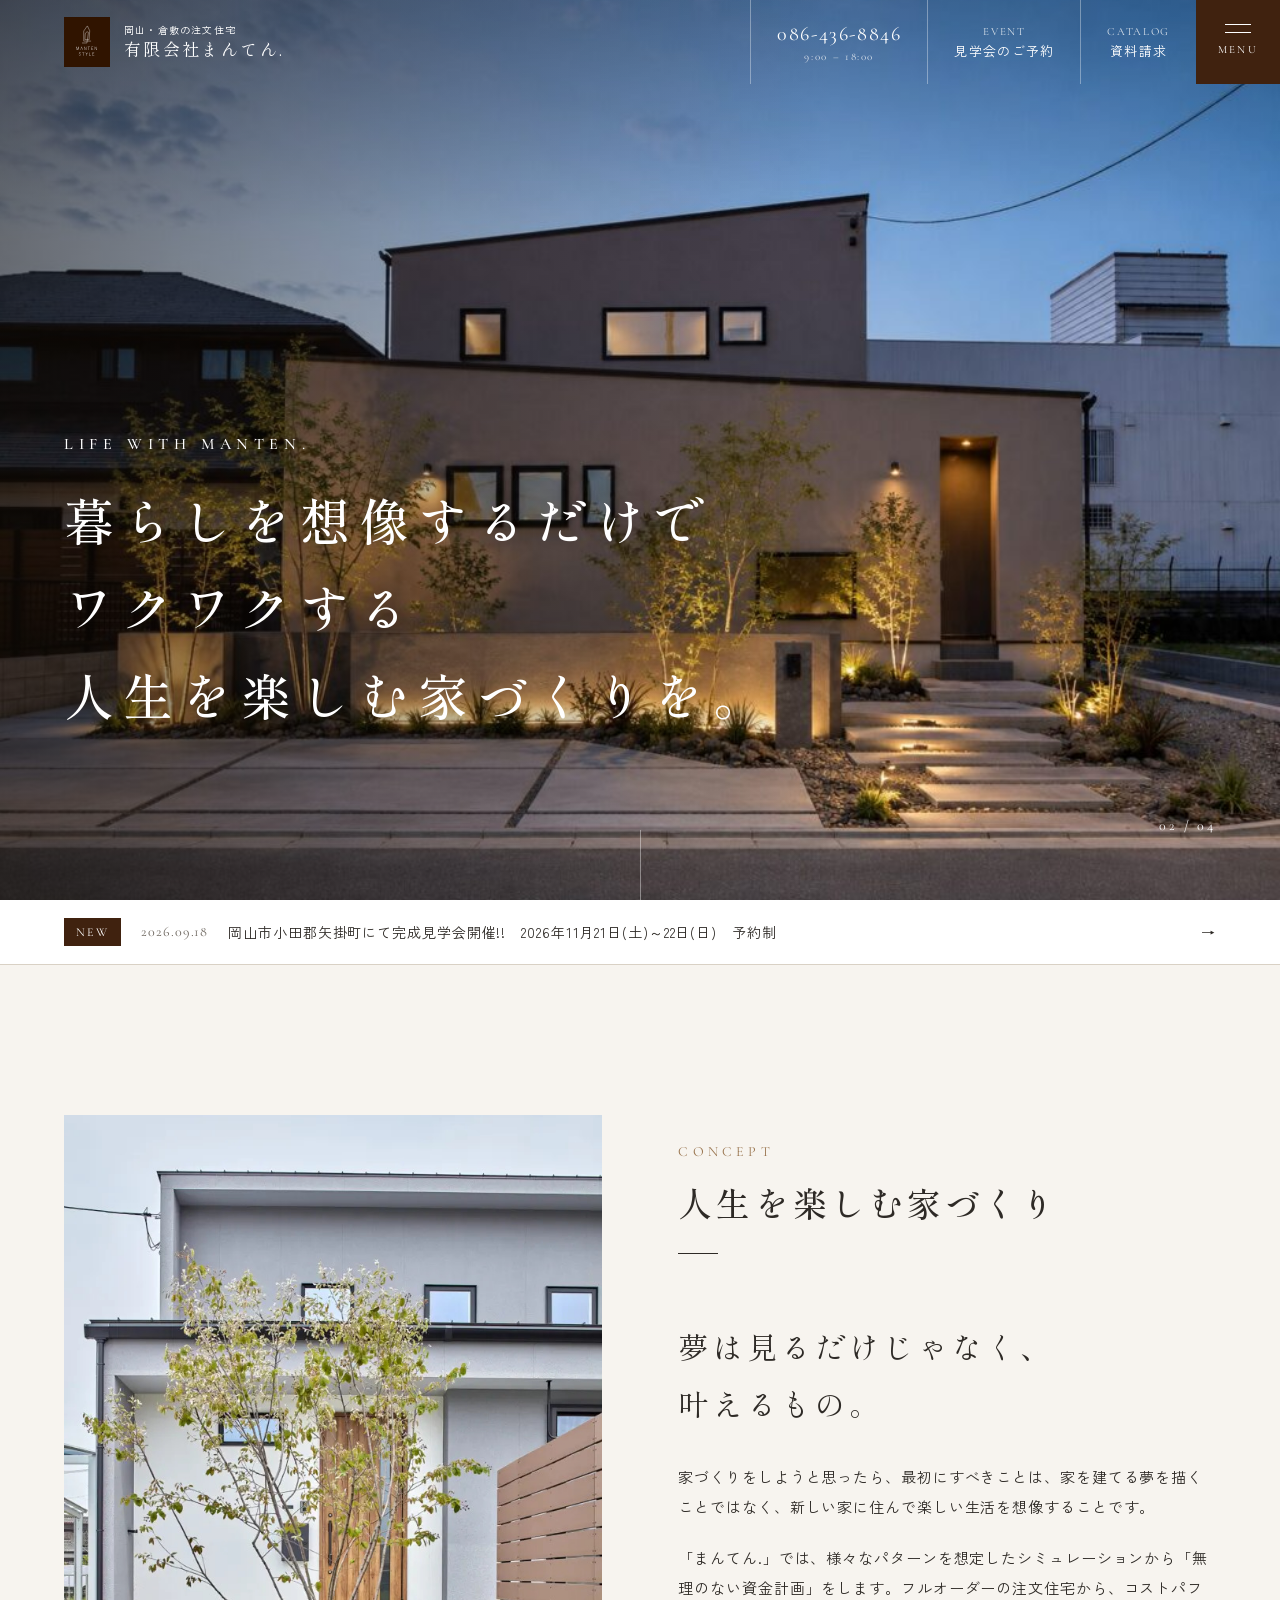
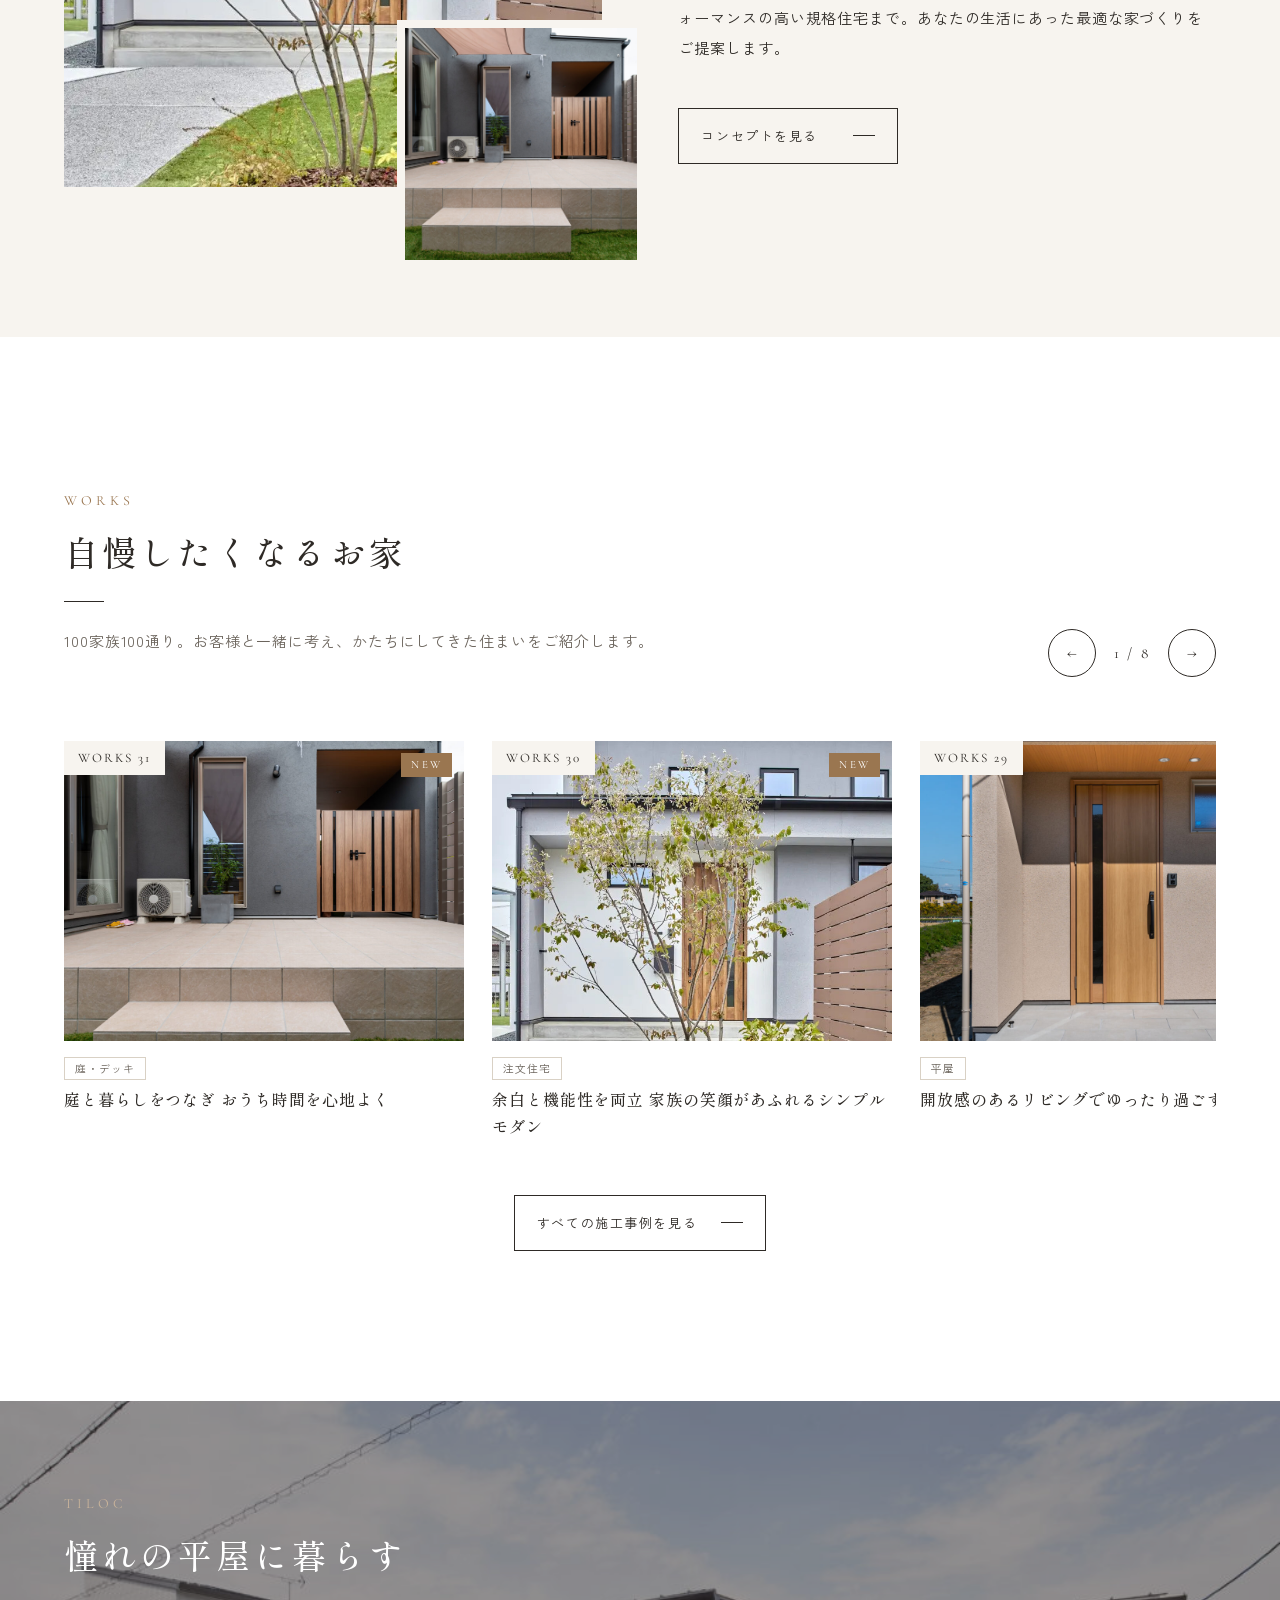
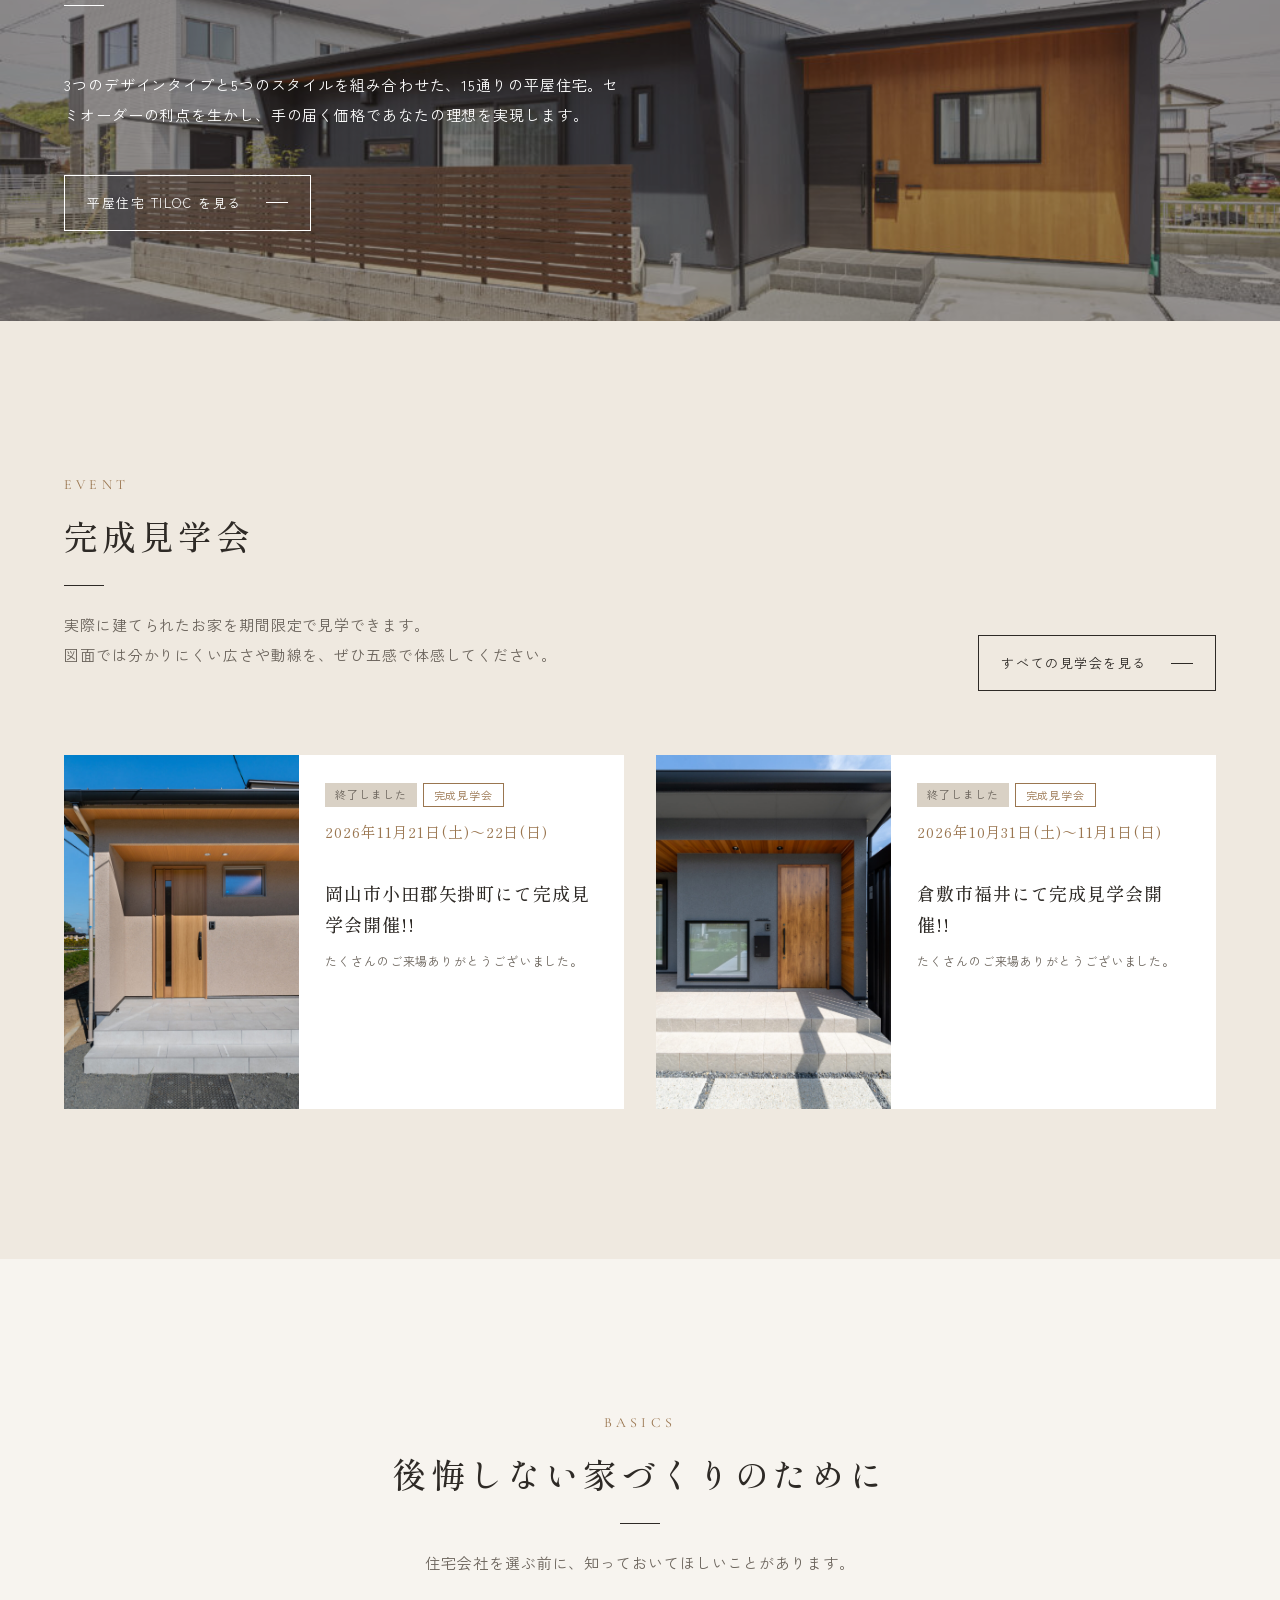
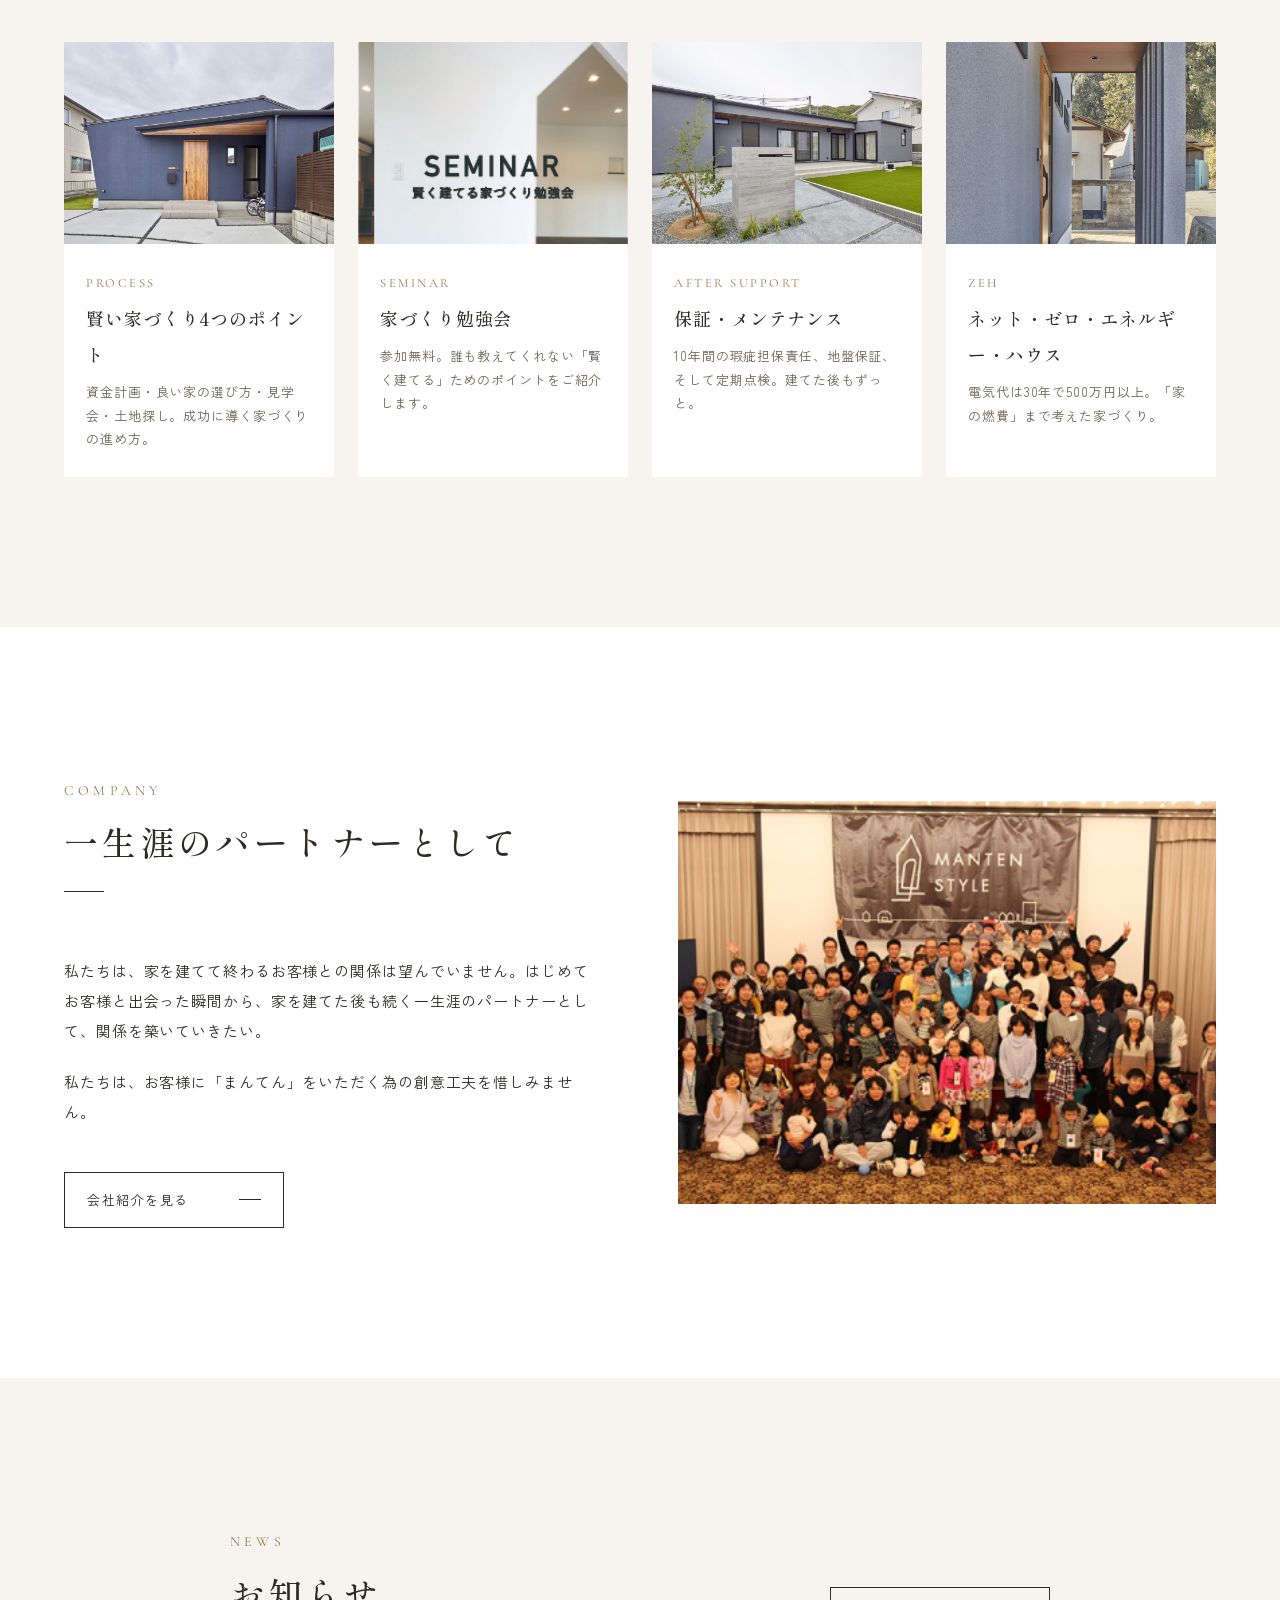
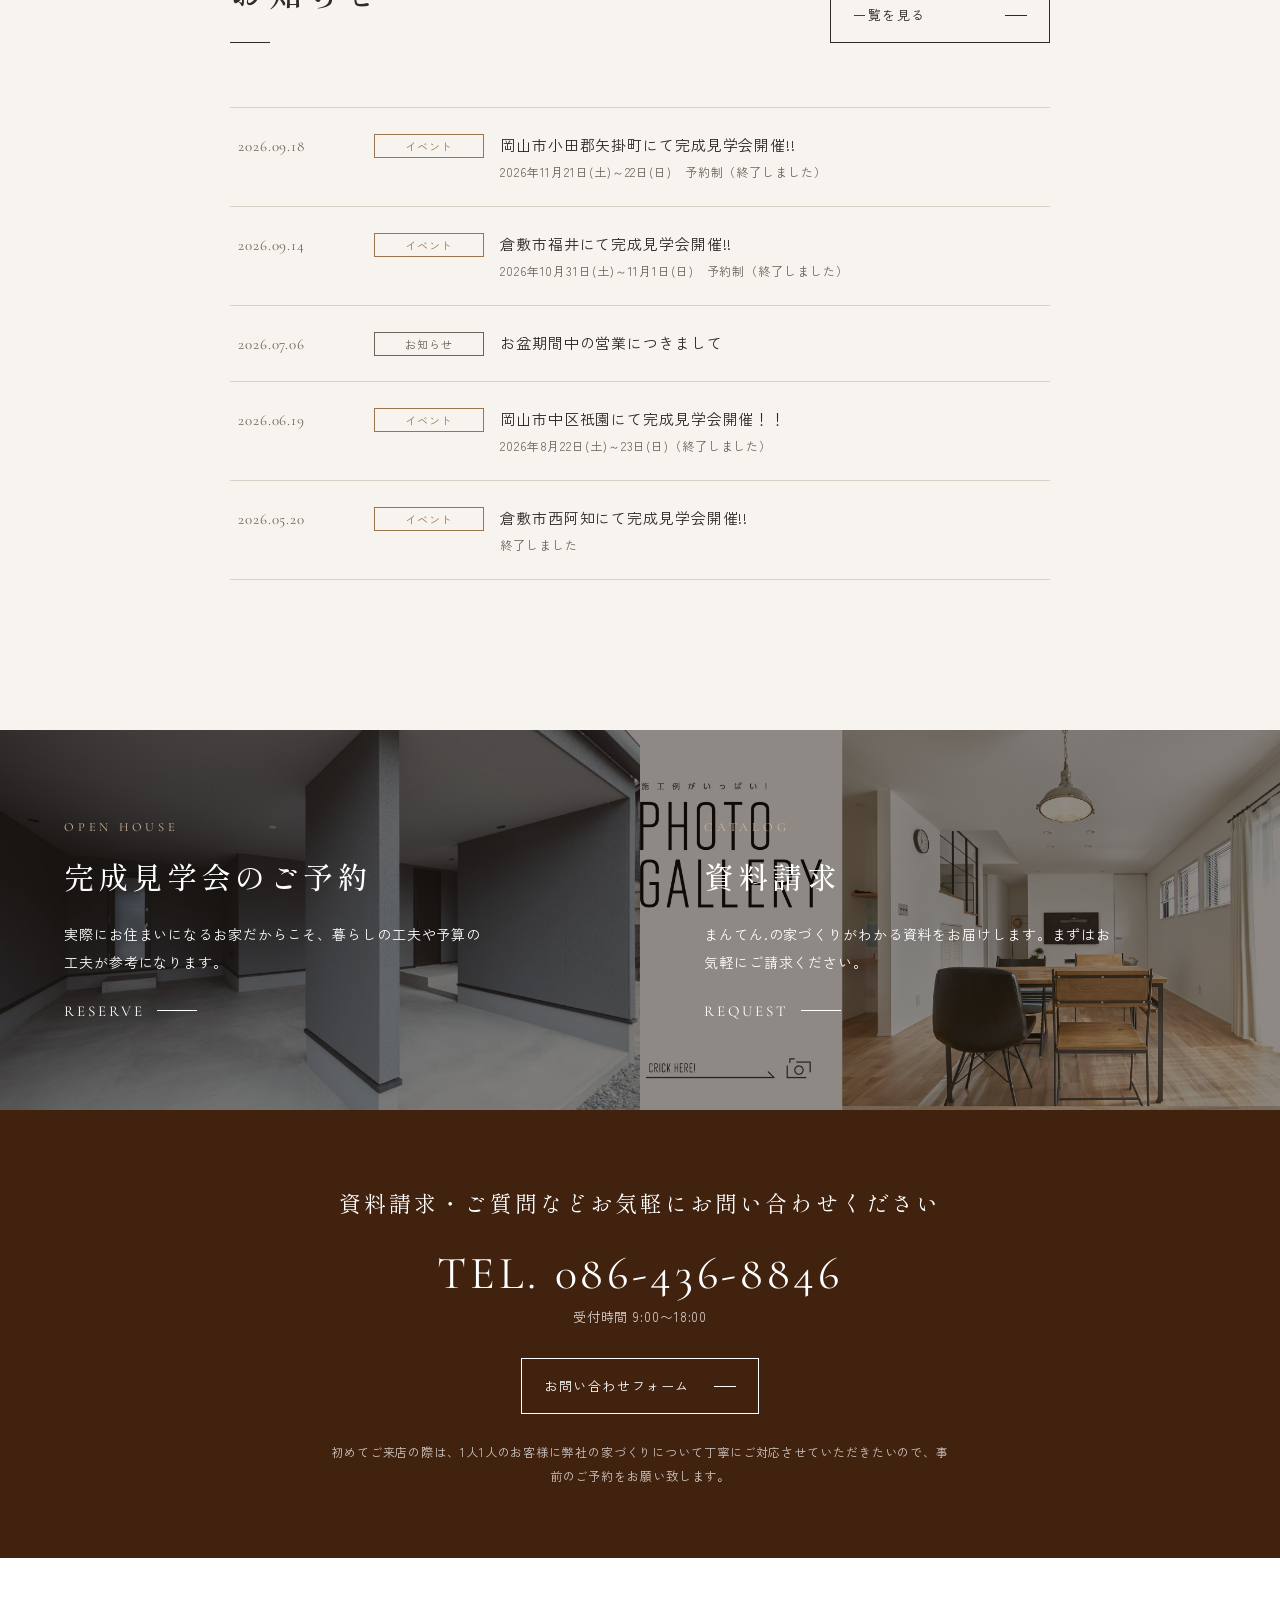
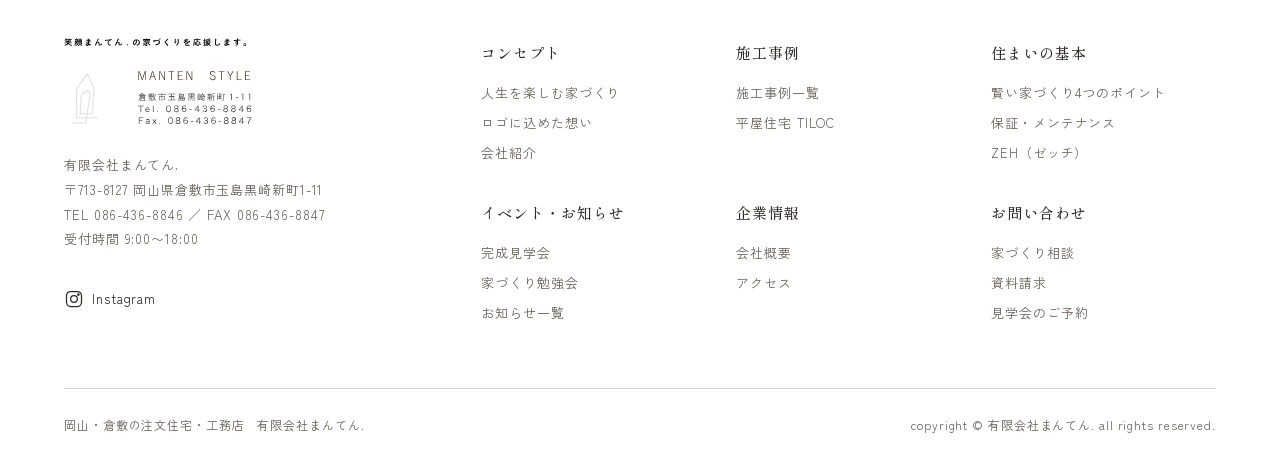
==== index.html @ e3a60d51 "まんてん.ホームページのリニューアル版を作成 neie.jp のデザインを参考に、manten-limited.com の文章・写真を元に10ページの静的サイトを作成。  Co-Authored-By" ====
<!DOCTYPE html>
<html lang="ja">
<head>
<meta charset="UTF-8">
<meta name="viewport" content="width=device-width, initial-scale=1">
<title>岡山・倉敷の注文住宅・工務店｜有限会社まんてん.</title>
<meta name="description" content="岡山・倉敷でおしゃれな家を建てるなら注文住宅のまんてん。無理のない資金計画から、フルオーダーの注文住宅、平屋住宅TILOCまで。人生を楽しむ家づくりをご提案します。">
<link rel="icon" href="assets/img/logo.svg">
<link rel="preconnect" href="https://fonts.googleapis.com">
<link rel="preconnect" href="https://fonts.gstatic.com" crossorigin>
<link href="https://fonts.googleapis.com/css2?family=Cormorant+Garamond:wght@400;500&family=Shippori+Mincho:wght@400;500&family=Zen+Kaku+Gothic+New:wght@400;500&display=swap" rel="stylesheet">
<link rel="stylesheet" href="assets/css/style.css">
</head>
<body data-page="home">
<div class="loader" aria-hidden="true"><img src="assets/img/logo.svg" alt=""></div>

<main>
  <!-- ヒーロー -->
  <section class="hero" aria-label="メインビジュアル">
    <div class="hero__slides">
      <div class="hero__slide"><img src="assets/img/hero2.jpg" alt="明るい無垢床のリビング"></div>
      <div class="hero__slide"><img src="assets/img/works/w26.jpg" alt="夕暮れに灯る、窓をデザインした住まいの外観"></div>
      <div class="hero__slide"><img src="assets/img/hero1.jpg" alt="家族がくつろぐリビング"></div>
      <div class="hero__slide"><img src="assets/img/works/w24.jpg" alt="勾配天井の開放的なリビング"></div>
    </div>
    <h1 class="hero__copy"><small>LIFE WITH MANTEN.</small>暮らしを想像するだけで<br>ワクワクする<br>人生を楽しむ家づくりを。</h1>
    <p class="hero__count" id="heroCount">01 / 04</p>
    <span class="hero__scroll" aria-hidden="true"></span>
  </section>

  <div class="newsbar"><div class="wrap" id="newsbar"></div></div>

  <!-- コンセプト -->
  <section class="section">
    <div class="wrap">
      <div class="split">
        <div class="split__img reveal">
          <img src="assets/img/works/w30.jpg" alt="余白と機能性を両立したシンプルモダンの住まい" loading="lazy">
          <img class="sub" src="assets/img/works/w31.jpg" alt="庭とつながるテラス" loading="lazy">
        </div>
        <div class="split__text reveal">
          <div class="sec-head">
            <span class="sec-head__en">CONCEPT</span>
            <h2 class="sec-head__ja">人生を楽しむ家づくり</h2>
          </div>
          <p class="copy">夢は見るだけじゃなく、<br>叶えるもの。</p>
          <p>家づくりをしようと思ったら、最初にすべきことは、家を建てる夢を描くことではなく、新しい家に住んで楽しい生活を想像することです。</p>
          <p>「まんてん.」では、様々なパターンを想定したシミュレーションから「無理のない資金計画」をします。フルオーダーの注文住宅から、コストパフォーマンスの高い規格住宅まで。あなたの生活にあった最適な家づくりをご提案します。</p>
          <a class="btn mt-s" href="concept.html">コンセプトを見る</a>
        </div>
      </div>
    </div>
  </section>

  <!-- 施工事例 -->
  <section class="section section--white">
    <div class="wrap">
      <div class="sec-head sec-head--row reveal">
        <div>
          <span class="sec-head__en">WORKS</span>
          <h2 class="sec-head__ja">自慢したくなるお家</h2>
          <p class="sec-head__lead">100家族100通り。お客様と一緒に考え、かたちにしてきた住まいをご紹介します。</p>
        </div>
        <div class="hslider__nav">
          <button id="worksPrev" aria-label="前へ">←</button>
          <span id="worksCount">1 / 8</span>
          <button id="worksNext" aria-label="次へ">→</button>
        </div>
      </div>
      <div class="hslider"><div class="hslider__track" id="worksSlider"></div></div>
      <div class="center mt-m"><a class="btn" href="works.html">すべての施工事例を見る</a></div>
    </div>
  </section>

  <!-- TILOC -->
  <section class="wide">
    <img src="assets/img/works/w22.jpg" alt="コストと機能美を両立させたミニマムな平屋" loading="lazy">
    <div class="wrap reveal">
      <div class="sec-head">
        <span class="sec-head__en">TILOC</span>
        <h2 class="sec-head__ja">憧れの平屋に暮らす</h2>
      </div>
      <p>3つのデザインタイプと5つのスタイルを組み合わせた、15通りの平屋住宅。セミオーダーの利点を生かし、手の届く価格であなたの理想を実現します。</p>
      <a class="btn btn--white mt-s" href="tiloc.html">平屋住宅 TILOC を見る</a>
    </div>
  </section>

  <!-- 完成見学会 -->
  <section class="section section--alt" id="event">
    <div class="wrap">
      <div class="sec-head sec-head--row reveal">
        <div>
          <span class="sec-head__en">EVENT</span>
          <h2 class="sec-head__ja">完成見学会</h2>
          <p class="sec-head__lead">実際に建てられたお家を期間限定で見学できます。<br class="pc-only">図面では分かりにくい広さや動線を、ぜひ五感で体感してください。</p>
        </div>
        <a class="btn" href="news.html#event">すべての見学会を見る</a>
      </div>
      <div class="event-grid" id="eventGrid" data-limit="2"></div>
    </div>
  </section>

  <!-- 住まいの基本 -->
  <section class="section">
    <div class="wrap">
      <div class="sec-head center reveal">
        <span class="sec-head__en">BASICS</span>
        <h2 class="sec-head__ja">後悔しない家づくりのために</h2>
        <p class="sec-head__lead">住宅会社を選ぶ前に、知っておいてほしいことがあります。</p>
      </div>
      <div class="link-cards">
        <a class="link-card reveal" href="flow.html">
          <div class="link-card__img"><img src="assets/img/works/w20.jpg" alt="" loading="lazy"></div>
          <div class="link-card__body"><small>PROCESS</small><h3>賢い家づくり4つのポイント</h3><p>資金計画・良い家の選び方・見学会・土地探し。成功に導く家づくりの進め方。</p></div>
        </a>
        <a class="link-card reveal" href="seminar.html">
          <div class="link-card__img"><img src="assets/img/content8_pc.jpg" alt="" loading="lazy" style="object-position:center 30%"></div>
          <div class="link-card__body"><small>SEMINAR</small><h3>家づくり勉強会</h3><p>参加無料。誰も教えてくれない「賢く建てる」ためのポイントをご紹介します。</p></div>
        </a>
        <a class="link-card reveal" href="support.html">
          <div class="link-card__img"><img src="assets/img/works/w19.jpg" alt="" loading="lazy"></div>
          <div class="link-card__body"><small>AFTER SUPPORT</small><h3>保証・メンテナンス</h3><p>10年間の瑕疵担保責任、地盤保証、そして定期点検。建てた後もずっと。</p></div>
        </a>
        <a class="link-card reveal" href="support.html#zeh">
          <div class="link-card__img"><img src="assets/img/works/w27.jpg" alt="" loading="lazy"></div>
          <div class="link-card__body"><small>ZEH</small><h3>ネット・ゼロ・エネルギー・ハウス</h3><p>電気代は30年で500万円以上。「家の燃費」まで考えた家づくり。</p></div>
        </a>
      </div>
    </div>
  </section>

  <!-- 会社 -->
  <section class="section section--white">
    <div class="wrap">
      <div class="split split--rev">
        <div class="split__img reveal">
          <img src="assets/img/main.jpg" alt="お客様感謝祭の集合写真" loading="lazy" style="aspect-ratio:4/3">
        </div>
        <div class="split__text reveal">
          <div class="sec-head">
            <span class="sec-head__en">COMPANY</span>
            <h2 class="sec-head__ja">一生涯のパートナーとして</h2>
          </div>
          <p>私たちは、家を建てて終わるお客様との関係は望んでいません。はじめてお客様と出会った瞬間から、家を建てた後も続く一生涯のパートナーとして、関係を築いていきたい。</p>
          <p>私たちは、お客様に「まんてん」をいただく為の創意工夫を惜しみません。</p>
          <a class="btn mt-s" href="company.html">会社紹介を見る</a>
        </div>
      </div>
    </div>
  </section>

  <!-- お知らせ -->
  <section class="section">
    <div class="wrap wrap--narrow">
      <div class="sec-head sec-head--row reveal">
        <div>
          <span class="sec-head__en">NEWS</span>
          <h2 class="sec-head__ja">お知らせ</h2>
        </div>
        <a class="btn" href="news.html">一覧を見る</a>
      </div>
      <ul class="news-list reveal" id="newsList" data-limit="5"></ul>
    </div>
  </section>

  <!-- CTA -->
  <div class="cta-banners">
    <a class="cta-banner" href="news.html#event">
      <img src="assets/img/works/w23.jpg" alt="" loading="lazy">
      <small>OPEN HOUSE</small>
      <h3>完成見学会のご予約</h3>
      <p>実際にお住まいになるお家だからこそ、暮らしの工夫や予算の工夫が参考になります。</p>
      <span class="more">RESERVE</span>
    </a>
    <a class="cta-banner" href="contact.html?type=catalog">
      <img src="assets/img/gallery_pc.jpg" alt="" loading="lazy" style="object-position:right center">
      <small>CATALOG</small>
      <h3>資料請求</h3>
      <p>まんてん.の家づくりがわかる資料をお届けします。まずはお気軽にご請求ください。</p>
      <span class="more">REQUEST</span>
    </a>
  </div>
</main>

<script src="assets/js/main.js"></script>
</body>
</html>
---- assets/css/style.css ----
/* =========================================================
   有限会社まんてん. — site stylesheet
   ========================================================= */
:root {
  --bg: #f7f4ef;
  --bg-alt: #efe9e0;
  --paper: #ffffff;
  --ink: #2e2a26;
  --ink-soft: #6b645c;
  --line: #d9d1c5;
  --brand: #40220f;      /* ロゴの焦げ茶 */
  --accent: #9a7650;     /* 木の色 */
  --accent-soft: #c9b39a;
  --serif: "Shippori Mincho", "Yu Mincho", "YuMincho", serif;
  --sans: "Zen Kaku Gothic New", "Hiragino Sans", "Yu Gothic", sans-serif;
  --en: "Cormorant Garamond", "Times New Roman", serif;
  --gutter: clamp(16px, 5vw, 64px);
  --max: 1200px;
  --header-h: 84px;
}

*, *::before, *::after { box-sizing: border-box; }
html { scroll-behavior: smooth; -webkit-text-size-adjust: 100%; }
body {
  margin: 0;
  background: var(--bg);
  color: var(--ink);
  font-family: var(--sans);
  font-size: 15px;
  line-height: 2;
  letter-spacing: .06em;
  overflow-x: hidden;
}
img { max-width: 100%; height: auto; display: block; }
a { color: inherit; text-decoration: none; }
p { margin: 0 0 1.4em; }
h1, h2, h3, h4 { margin: 0; font-weight: 500; }
ul { list-style: none; margin: 0; padding: 0; }
button { font: inherit; color: inherit; background: none; border: 0; cursor: pointer; }

.wrap { width: 100%; max-width: calc(var(--max) + var(--gutter) * 2); margin: 0 auto; padding: 0 var(--gutter); }
.wrap--narrow { max-width: calc(820px + var(--gutter) * 2); }
.sp-only { display: none; }
@media (max-width: 768px) { .sp-only { display: inline; } .pc-only { display: none; } }

/* ---------- Loading ---------- */
.loader {
  position: fixed; inset: 0; z-index: 200; background: var(--bg);
  display: grid; place-items: center;
  transition: opacity .8s ease, visibility .8s ease;
}
.loader img { width: 64px; opacity: 0; animation: loaderIn 1s ease forwards; }
.is-loaded .loader { opacity: 0; visibility: hidden; }
@keyframes loaderIn { to { opacity: 1; } }

/* ---------- Header ---------- */
.header {
  position: fixed; top: 0; left: 0; right: 0; z-index: 100;
  height: var(--header-h);
  display: flex; align-items: center; justify-content: space-between;
  padding: 0 0 0 var(--gutter);
  transition: background .4s ease, box-shadow .4s ease;
}
.header.is-scrolled, .header--solid { background: rgba(247, 244, 239, .94); backdrop-filter: blur(6px); box-shadow: 0 1px 0 var(--line); }
.header__logo { display: flex; align-items: center; gap: 14px; font-family: var(--serif); font-size: 17px; letter-spacing: .14em; line-height: 1.4; transition: color .4s; }
.header__logo img { height: 50px; width: auto; }
.header__logo small { display: block; font-family: var(--sans); font-size: 10px; letter-spacing: .12em; color: var(--ink-soft); }
/* トップのヒーロー上では文字を白に */
.header--onhero:not(.is-scrolled) .header__logo, .header--onhero:not(.is-scrolled) .header__logo small { color: #fff; }
.is-menu-open .header--onhero .header__logo, .is-menu-open .header--onhero .header__logo small { color: var(--ink); }
.header--onhero:not(.is-scrolled) .header__cta a { color: #fff; border-left-color: rgba(255,255,255,.35); }
.header--onhero:not(.is-scrolled) .header__cta a small { color: rgba(255,255,255,.8); }
.header--onhero:not(.is-scrolled) .header__cta a:hover { background: rgba(255,255,255,.12); }
.is-menu-open .header--onhero .header__cta a { color: var(--ink); }
.header__right { display: flex; align-items: stretch; height: 100%; }
.header__cta { display: flex; }
.header__cta a {
  display: flex; flex-direction: column; justify-content: center; align-items: center;
  padding: 0 26px; font-size: 13px; letter-spacing: .1em; line-height: 1.5;
  border-left: 1px solid var(--line); transition: background .3s;
}
.header__cta a small { font-family: var(--en); font-size: 11px; color: var(--accent); letter-spacing: .15em; }
.header__cta a:hover { background: var(--bg-alt); }
.header__cta .tel { font-family: var(--en); font-size: 20px; letter-spacing: .08em; }
.menu-btn {
  width: var(--header-h); height: 100%; background: var(--brand); color: #fff;
  display: flex; flex-direction: column; align-items: center; justify-content: center; gap: 6px;
  font-family: var(--en); font-size: 11px; letter-spacing: .2em;
}
.menu-btn span.bars { position: relative; width: 26px; height: 9px; }
.menu-btn span.bars::before, .menu-btn span.bars::after {
  content: ""; position: absolute; left: 0; width: 100%; height: 1px; background: #fff; transition: transform .4s, top .4s;
}
.menu-btn span.bars::before { top: 0; }
.menu-btn span.bars::after { top: 8px; }
.is-menu-open .menu-btn span.bars::before { top: 4px; transform: rotate(20deg); }
.is-menu-open .menu-btn span.bars::after { top: 4px; transform: rotate(-20deg); }
@media (max-width: 900px) {
  :root { --header-h: 64px; }
  .header__cta { display: none; }
  .header__logo img { height: 40px; }
  .header__logo { font-size: 15px; gap: 10px; }
}

/* ---------- Overlay menu ---------- */
.gnav {
  position: fixed; inset: 0; z-index: 90; background: var(--bg);
  overflow-y: auto; opacity: 0; visibility: hidden; transition: opacity .5s ease, visibility .5s ease;
  padding: calc(var(--header-h) + 40px) var(--gutter) 60px;
}
.is-menu-open .gnav { opacity: 1; visibility: visible; }
.is-menu-open { overflow: hidden; }
.gnav__inner { max-width: var(--max); margin: 0 auto; display: grid; grid-template-columns: 1fr 2fr; gap: 60px; }
.gnav__photo { aspect-ratio: 3/4; overflow: hidden; }
.gnav__photo img { width: 100%; height: 100%; object-fit: cover; }
.gnav__cols { display: grid; grid-template-columns: repeat(3, 1fr); gap: 40px 32px; align-content: start; }
.gnav__group > a { display: block; font-family: var(--serif); font-size: 18px; padding-bottom: 10px; border-bottom: 1px solid var(--line); margin-bottom: 12px; }
.gnav__group > a small { display: block; font-family: var(--en); font-size: 12px; color: var(--accent); letter-spacing: .2em; }
.gnav__group li a { display: block; font-size: 13px; color: var(--ink-soft); padding: 3px 0; }
.gnav__group li a::before { content: "— "; color: var(--accent-soft); }
.gnav a:hover { color: var(--accent); }
.gnav__foot { grid-column: 1 / -1; display: flex; flex-wrap: wrap; gap: 12px; margin-top: 10px; }
@media (max-width: 900px) {
  .gnav__inner { grid-template-columns: 1fr; gap: 30px; }
  .gnav__photo { display: none; }
  .gnav__cols { grid-template-columns: 1fr 1fr; gap: 28px 20px; }
}

/* ---------- Buttons ---------- */
.btn {
  display: inline-flex; align-items: center; justify-content: space-between; gap: 24px;
  min-width: 220px; padding: 14px 22px; font-size: 13px; letter-spacing: .12em;
  border: 1px solid var(--ink); background: transparent; transition: background .3s, color .3s;
}
.btn::after { content: ""; width: 22px; height: 1px; background: currentColor; transition: width .3s; }
.btn:hover { background: var(--ink); color: var(--bg); }
.btn:hover::after { width: 32px; }
.btn--fill { background: var(--brand); border-color: var(--brand); color: #fff; }
.btn--fill:hover { background: var(--accent); border-color: var(--accent); }
.btn--white { border-color: #fff; color: #fff; }
.btn--white:hover { background: #fff; color: var(--ink); }
.btn-pair { display: flex; flex-wrap: wrap; gap: 10px; }
.btn-pair .btn { min-width: 0; flex: 1; }
.center { text-align: center; }

/* ---------- Section heading ---------- */
.section { padding: clamp(80px, 12vw, 150px) 0; }
.section--alt { background: var(--bg-alt); }
.section--white { background: var(--paper); }
.sec-head { margin-bottom: clamp(36px, 6vw, 64px); }
.sec-head__en { display: block; font-family: var(--en); font-size: 14px; letter-spacing: .3em; color: var(--accent); margin-bottom: 10px; }
.sec-head__ja { font-family: var(--serif); font-size: clamp(24px, 3.2vw, 34px); line-height: 1.6; letter-spacing: .12em; }
.sec-head__ja::after { content: ""; display: block; width: 40px; height: 1px; background: var(--ink); margin-top: 22px; }
.sec-head.center .sec-head__ja::after { margin-left: auto; margin-right: auto; }
.sec-head__lead { margin-top: 24px; color: var(--ink-soft); }
.sec-head--row { display: flex; justify-content: space-between; align-items: flex-end; gap: 24px; flex-wrap: wrap; }

/* ---------- Hero ---------- */
.hero { position: relative; height: 100svh; min-height: 560px; overflow: hidden; background: #222; }
.hero__slides { position: absolute; inset: 0; }
.hero__slide { position: absolute; inset: 0; opacity: 0; transition: opacity 2s ease; }
.hero__slide.is-active { opacity: 1; }
.hero__slide img { width: 100%; height: 100%; object-fit: cover; transform: scale(1.08); transition: transform 8s linear; }
.hero__slide.is-active img { transform: scale(1); }
.hero::after { content: ""; position: absolute; inset: 0; background: linear-gradient(90deg, rgba(20,14,8,.55), rgba(20,14,8,0) 65%), linear-gradient(180deg, rgba(20,14,8,.25), rgba(20,14,8,0) 25%); }
.hero__copy {
  position: absolute; z-index: 2; left: var(--gutter); bottom: 18vh; color: #fff;
  font-family: var(--serif); font-size: clamp(26px, 4.2vw, 50px); line-height: 1.75; letter-spacing: .18em;
  text-shadow: 0 2px 20px rgba(0,0,0,.25);
}
.hero__copy small { display: block; font-family: var(--en); font-size: clamp(13px, 1.3vw, 16px); letter-spacing: .35em; margin-bottom: 18px; }
.hero__count { position: absolute; z-index: 2; right: var(--gutter); bottom: 40px; color: #fff; font-family: var(--en); font-size: 14px; letter-spacing: .2em; }
.hero__scroll { position: absolute; z-index: 2; left: 50%; bottom: 0; width: 1px; height: 70px; background: rgba(255,255,255,.4); overflow: hidden; }
.hero__scroll::after { content: ""; position: absolute; left: 0; top: -70px; width: 1px; height: 70px; background: #fff; animation: scrollLine 2.2s ease infinite; }
@keyframes scrollLine { to { top: 70px; } }

/* ---------- News bar ---------- */
.newsbar { background: var(--paper); border-bottom: 1px solid var(--line); }
.newsbar a { display: flex; align-items: center; gap: 20px; padding: 18px 0; font-size: 14px; }
.newsbar .label { font-family: var(--en); font-size: 12px; letter-spacing: .2em; padding: 2px 12px; background: var(--brand); color: #fff; }
.newsbar time { font-family: var(--en); color: var(--ink-soft); }
.newsbar .title { flex: 1; overflow: hidden; text-overflow: ellipsis; white-space: nowrap; }
.newsbar a:hover .title { color: var(--accent); }

/* ---------- Concept split ---------- */
.split { display: grid; grid-template-columns: 1fr 1fr; gap: clamp(32px, 6vw, 90px); align-items: center; }
.split--rev .split__img { order: 2; }
.split__img { position: relative; }
.split__img img { width: 100%; aspect-ratio: 4/5; object-fit: cover; }
.split__img .sub { position: absolute; width: 46%; right: -8%; bottom: -12%; aspect-ratio: 1; object-fit: cover; border: 8px solid var(--bg); }
.split__text .copy { font-family: var(--serif); font-size: clamp(22px, 2.6vw, 30px); line-height: 1.9; letter-spacing: .14em; margin-bottom: 30px; }
@media (max-width: 768px) {
  .split { grid-template-columns: 1fr; }
  .split--rev .split__img { order: 0; }
  .split__img .sub { right: 0; }
}

/* ---------- Works ---------- */
.works-grid { display: grid; grid-template-columns: repeat(3, 1fr); gap: 48px 32px; }
.work-card { display: block; cursor: pointer; }
.work-card__img { position: relative; aspect-ratio: 4/3; overflow: hidden; background: var(--bg-alt); }
.work-card__img img { width: 100%; height: 100%; object-fit: cover; transition: transform 1.2s ease; }
.work-card:hover .work-card__img img { transform: scale(1.05); }
.work-card__no { position: absolute; left: 0; top: 0; background: var(--bg); padding: 4px 14px; font-family: var(--en); font-size: 13px; letter-spacing: .15em; }
.work-card__new { position: absolute; right: 12px; top: 12px; font-family: var(--en); font-size: 11px; letter-spacing: .2em; color: #fff; background: var(--accent); padding: 1px 10px; }
.work-card__tags { display: flex; gap: 6px; margin: 16px 0 6px; }
.tag { font-size: 11px; border: 1px solid var(--line); padding: 0 10px; color: var(--ink-soft); background: var(--paper); line-height: 1.9; }
.work-card__title { font-family: var(--serif); font-size: 16px; line-height: 1.7; }
@media (max-width: 900px) { .works-grid { grid-template-columns: 1fr 1fr; gap: 36px 16px; } }
@media (max-width: 560px) { .works-grid { grid-template-columns: 1fr; } }

/* Horizontal slider (top page works) */
.hslider { position: relative; }
.hslider__track { display: flex; gap: 28px; overflow-x: auto; scroll-snap-type: x mandatory; scrollbar-width: none; padding-bottom: 6px; }
.hslider__track::-webkit-scrollbar { display: none; }
.hslider__track > * { flex: 0 0 min(400px, 80vw); scroll-snap-align: start; }
.hslider__nav { display: flex; align-items: center; gap: 18px; font-family: var(--en); letter-spacing: .15em; }
.hslider__nav button { width: 48px; height: 48px; border: 1px solid var(--ink); border-radius: 50%; display: grid; place-items: center; transition: background .3s, color .3s; }
.hslider__nav button:hover { background: var(--ink); color: var(--bg); }

/* Filters */
.filter { display: flex; flex-wrap: wrap; gap: 8px; margin-bottom: 48px; }
.filter button { border: 1px solid var(--line); padding: 4px 18px; font-size: 13px; background: var(--paper); transition: all .3s; }
.filter button.is-active, .filter button:hover { background: var(--ink); color: var(--bg); border-color: var(--ink); }
.count { font-family: var(--en); color: var(--ink-soft); margin-left: auto; align-self: center; }

/* Lightbox */
.lightbox { position: fixed; inset: 0; z-index: 300; background: rgba(20,16,12,.92); display: none; align-items: center; justify-content: center; padding: 60px var(--gutter); }
.lightbox.is-open { display: flex; }
.lightbox figure { margin: 0; max-width: 1100px; color: #fff; text-align: center; }
.lightbox img { max-height: 76vh; width: auto; margin: 0 auto 18px; }
.lightbox figcaption { font-family: var(--serif); letter-spacing: .12em; }
.lightbox figcaption small { display: block; font-family: var(--en); color: var(--accent-soft); letter-spacing: .2em; }
.lightbox__close { position: absolute; top: 20px; right: 24px; color: #fff; font-family: var(--en); letter-spacing: .2em; }
.lightbox__prev, .lightbox__next { position: absolute; top: 50%; color: #fff; font-size: 28px; padding: 16px; transform: translateY(-50%); }
.lightbox__prev { left: 8px; } .lightbox__next { right: 8px; }

/* ---------- Event cards ---------- */
.event-grid { display: grid; grid-template-columns: repeat(2, 1fr); gap: 32px; }
.event-card { background: var(--paper); display: grid; grid-template-columns: 42% 1fr; }
.event-card__img img { width: 100%; height: 100%; object-fit: cover; min-height: 220px; }
.event-card__body { padding: 28px 26px; display: flex; flex-direction: column; gap: 10px; }
.event-card__status { display: flex; gap: 6px; flex-wrap: wrap; }
.status { font-size: 11px; padding: 0 10px; line-height: 2; background: var(--brand); color: #fff; }
.status--off { background: var(--line); color: var(--ink-soft); }
.status--line { background: transparent; border: 1px solid var(--accent); color: var(--accent); }
.event-card__date { font-family: var(--serif); font-size: 15px; color: var(--accent); }
.event-card__title { font-family: var(--serif); font-size: 18px; line-height: 1.7; }
.event-card .btn-pair { margin-top: auto; }
.event-card .btn { padding: 10px 14px; font-size: 12px; gap: 12px; }
.event-card.is-closed { opacity: .65; }
@media (max-width: 900px) { .event-grid { grid-template-columns: 1fr; } }
@media (max-width: 560px) { .event-card { grid-template-columns: 1fr; } .event-card__img img { aspect-ratio: 16/10; min-height: 0; } }

/* ---------- Wide banner ---------- */
.wide { position: relative; min-height: 520px; display: flex; align-items: center; color: #fff; overflow: hidden; }
.wide > img { position: absolute; inset: 0; width: 100%; height: 100%; object-fit: cover; }
.wide::before { content: ""; position: absolute; inset: 0; background: rgba(30,20,12,.42); z-index: 1; }
.wide .wrap { position: relative; z-index: 2; }
.wide .sec-head__en { color: var(--accent-soft); }
.wide .sec-head__ja::after { background: #fff; }
.wide p { max-width: 560px; }

/* ---------- Basics (link cards) ---------- */
.link-cards { display: grid; grid-template-columns: repeat(4, 1fr); gap: 24px; }
.link-card { display: block; background: var(--paper); transition: transform .4s; }
.link-card:hover { transform: translateY(-4px); }
.link-card__img { aspect-ratio: 4/3; overflow: hidden; }
.link-card__img img { width: 100%; height: 100%; object-fit: cover; transition: transform 1.2s; }
.link-card:hover .link-card__img img { transform: scale(1.05); }
.link-card__body { padding: 22px 22px 26px; }
.link-card__body small { font-family: var(--en); color: var(--accent); letter-spacing: .2em; }
.link-card__body h3 { font-family: var(--serif); font-size: 18px; margin: 4px 0 8px; }
.link-card__body p { font-size: 13px; color: var(--ink-soft); line-height: 1.8; margin: 0; }
@media (max-width: 1000px) { .link-cards { grid-template-columns: 1fr 1fr; } }
@media (max-width: 560px) { .link-cards { grid-template-columns: 1fr; } }

/* ---------- News list ---------- */
.news-list { border-top: 1px solid var(--line); }
.news-list li a, .news-list li > div { display: grid; grid-template-columns: 120px 110px 1fr; gap: 16px; align-items: baseline; padding: 22px 8px; border-bottom: 1px solid var(--line); transition: background .3s; }
.news-list li a:hover { background: var(--paper); }
.news-list time { font-family: var(--en); font-size: 15px; color: var(--ink-soft); }
.news-list .cat { font-size: 11px; border: 1px solid var(--accent); color: var(--accent); text-align: center; line-height: 2; }
.news-list .cat--info { border-color: var(--ink-soft); color: var(--ink-soft); }
.news-list .ttl small { display: block; font-size: 12px; color: var(--ink-soft); }
@media (max-width: 640px) { .news-list li a, .news-list li > div { grid-template-columns: auto auto 1fr; gap: 6px 12px; } .news-list .ttl { grid-column: 1 / -1; } }

/* ---------- CTA banners ---------- */
.cta-banners { display: grid; grid-template-columns: 1fr 1fr; }
.cta-banner { position: relative; min-height: 380px; display: flex; flex-direction: column; justify-content: center; padding: 50px clamp(24px, 5vw, 70px); color: #fff; overflow: hidden; }
.cta-banner img { position: absolute; inset: 0; width: 100%; height: 100%; object-fit: cover; transition: transform 1.4s ease; z-index: 0; }
.cta-banner::before { content: ""; position: absolute; inset: 0; background: rgba(30,20,12,.5); z-index: 1; transition: background .4s; }
.cta-banner > *:not(img) { position: relative; z-index: 2; }
.cta-banner:hover img { transform: scale(1.05); }
.cta-banner:hover::before { background: rgba(64,34,15,.62); }
.cta-banner small { font-family: var(--en); letter-spacing: .3em; color: var(--accent-soft); }
.cta-banner h3 { font-family: var(--serif); font-size: clamp(22px, 2.6vw, 30px); letter-spacing: .14em; margin: 6px 0 14px; }
.cta-banner p { font-size: 14px; max-width: 420px; }
.cta-banner .more { font-family: var(--en); letter-spacing: .2em; display: inline-flex; align-items: center; gap: 12px; }
.cta-banner .more::after { content: ""; width: 40px; height: 1px; background: #fff; }
@media (max-width: 768px) { .cta-banners { grid-template-columns: 1fr; } .cta-banner { min-height: 300px; } }

/* ---------- Contact strip ---------- */
.contact-strip { background: var(--brand); color: #fff; padding: 70px 0; text-align: center; }
.contact-strip .lead { font-family: var(--serif); font-size: clamp(17px, 2vw, 22px); letter-spacing: .14em; margin-bottom: 20px; }
.contact-strip .tel { display: inline-block; font-family: var(--en); font-size: clamp(32px, 5vw, 46px); letter-spacing: .08em; line-height: 1.3; }
.contact-strip .hours { font-size: 13px; opacity: .8; margin-bottom: 28px; }
.contact-strip .note { font-size: 12px; opacity: .75; margin: 26px auto 0; max-width: 620px; }

/* ---------- Footer ---------- */
.footer { background: var(--paper); padding: 80px 0 30px; font-size: 13px; }
.footer__top { display: grid; grid-template-columns: 1fr 2fr; gap: 50px; }
.footer__logo img { width: 190px; margin-bottom: 26px; }
.footer__addr { color: var(--ink-soft); line-height: 1.9; }
.footer__sns { display: inline-flex; align-items: center; gap: 8px; margin-top: 16px; }
.footer__sns svg { width: 20px; height: 20px; }
.footer__nav { display: grid; grid-template-columns: repeat(3, 1fr); gap: 30px; }
.footer__nav h4 { font-family: var(--serif); font-size: 15px; margin-bottom: 10px; }
.footer__nav li a { color: var(--ink-soft); display: block; padding: 2px 0; }
.footer__nav a:hover { color: var(--accent); }
.footer__bottom { margin-top: 60px; padding-top: 24px; border-top: 1px solid var(--line); display: flex; justify-content: space-between; flex-wrap: wrap; gap: 10px; color: var(--ink-soft); font-size: 12px; }
@media (max-width: 900px) { .footer__top { grid-template-columns: 1fr; } .footer__nav { grid-template-columns: 1fr 1fr; } }

.pagetop { position: fixed; right: 20px; bottom: 20px; z-index: 50; width: 52px; height: 52px; border-radius: 50%; background: var(--paper); border: 1px solid var(--line); font-family: var(--en); font-size: 11px; letter-spacing: .1em; opacity: 0; visibility: hidden; transition: opacity .4s, visibility .4s; }
.pagetop.is-show { opacity: 1; visibility: visible; }

/* ---------- Lower page MV ---------- */
.page-mv { padding-top: var(--header-h); }
.page-mv__img { height: clamp(260px, 42vw, 520px); overflow: hidden; }
.page-mv__img img { width: 100%; height: 100%; object-fit: cover; }
.page-mv__head { padding: 60px 0 0; }
.page-mv__head .en { font-family: var(--en); font-size: 15px; letter-spacing: .35em; color: var(--accent); }
.page-mv__head h1 { font-family: var(--serif); font-size: clamp(28px, 4vw, 42px); letter-spacing: .16em; margin-top: 6px; }
.breadcrumb { font-size: 12px; color: var(--ink-soft); padding-top: 18px; }
.breadcrumb a:hover { color: var(--accent); }
.breadcrumb span { margin: 0 8px; }

/* ---------- Article (essay layout) ---------- */
.essay { font-size: 15px; line-height: 2.3; }
.essay h2 { font-family: var(--serif); font-size: clamp(21px, 2.4vw, 28px); line-height: 1.8; letter-spacing: .12em; margin: 2.4em 0 1.2em; padding-bottom: 18px; border-bottom: 1px solid var(--line); }
.essay h2:first-child { margin-top: 0; }
.essay h3 { font-family: var(--serif); font-size: 19px; letter-spacing: .1em; margin: 2em 0 .8em; }
.essay h3 small { display: block; font-family: var(--sans); font-size: 13px; color: var(--accent); letter-spacing: .1em; }
.essay .full { margin: 70px calc(var(--gutter) * -1); }
.essay .full img { width: 100%; aspect-ratio: 16/8; object-fit: cover; }
.essay strong { font-weight: 500; background: linear-gradient(transparent 62%, rgba(201,179,154,.45) 62%); }

/* Point blocks */
.points-nav { display: grid; grid-template-columns: repeat(4, 1fr); gap: 1px; background: var(--line); border: 1px solid var(--line); margin-bottom: 90px; }
.points-nav a { background: var(--paper); padding: 22px 12px; text-align: center; font-family: var(--serif); transition: background .3s; }
.points-nav a small { display: block; font-family: var(--en); color: var(--accent); letter-spacing: .2em; font-size: 13px; }
.points-nav a:hover { background: var(--bg-alt); }
@media (max-width: 700px) { .points-nav { grid-template-columns: 1fr 1fr; } }
.point { padding-top: 30px; margin-bottom: 110px; scroll-margin-top: calc(var(--header-h) + 20px); }
.point__no { font-family: var(--en); font-size: clamp(54px, 8vw, 90px); line-height: 1; color: var(--accent-soft); letter-spacing: .05em; }
.point__no small { font-size: 16px; letter-spacing: .3em; margin-right: 8px; color: var(--accent); }
.point > h2 { font-family: var(--serif); font-size: clamp(21px, 2.6vw, 28px); line-height: 1.7; letter-spacing: .1em; margin: 18px 0 30px; }

.compare { display: grid; grid-template-columns: 1fr 1fr; gap: 20px; margin: 36px 0; }
.compare > div { padding: 28px; background: var(--paper); border-top: 3px solid var(--line); }
.compare > div.good { border-top-color: var(--accent); }
.compare ul li { padding-left: 1.2em; text-indent: -1.2em; font-size: 14px; }
.compare ul li::before { content: "・"; }
.compare .result { font-family: var(--serif); margin-top: 16px; padding-top: 14px; border-top: 1px dashed var(--line); line-height: 1.8; }
@media (max-width: 640px) { .compare { grid-template-columns: 1fr; } }

.chips { display: flex; flex-wrap: wrap; gap: 10px; margin: 24px 0; }
.chips span { background: var(--paper); border: 1px solid var(--line); padding: 8px 18px; font-family: var(--serif); font-size: 14px; }

.box { background: var(--paper); padding: clamp(24px, 4vw, 44px); margin: 36px 0; }
.box--brand { background: var(--brand); color: #fff; }

/* Philosophy */
.philosophy { text-align: center; }
.philosophy p { font-family: var(--serif); font-size: clamp(16px, 1.9vw, 20px); line-height: 2.2; letter-spacing: .12em; }

/* Number list (logo story) */
.numlist { display: grid; grid-template-columns: repeat(3, 1fr); gap: 36px; }
.numlist > div { border-top: 1px solid var(--ink); padding-top: 22px; }
.numlist .no { font-family: var(--en); font-size: 42px; color: var(--accent-soft); line-height: 1; }
.numlist h3 { font-family: var(--serif); font-size: 19px; margin: 14px 0 16px; letter-spacing: .1em; }
.numlist p { font-size: 14px; color: var(--ink-soft); line-height: 2.1; }
@media (max-width: 900px) { .numlist { grid-template-columns: 1fr; } }

/* Table */
.table { width: 100%; border-collapse: collapse; border-top: 1px solid var(--line); }
.table th, .table td { padding: 22px 12px; border-bottom: 1px solid var(--line); text-align: left; vertical-align: top; line-height: 1.9; }
.table th { width: 24%; font-weight: 500; font-family: var(--serif); white-space: nowrap; }
@media (max-width: 640px) { .table th, .table td { display: block; width: 100%; } .table th { border-bottom: 0; padding-bottom: 0; } }

/* Photo grid */
.photo-grid { display: grid; grid-template-columns: repeat(5, 1fr); gap: 10px; }
.photo-grid img { width: 100%; aspect-ratio: 1; object-fit: cover; }
.photo-grid img:first-child { grid-column: span 2; grid-row: span 2; aspect-ratio: auto; height: 100%; }
@media (max-width: 700px) { .photo-grid { grid-template-columns: repeat(2, 1fr); } .photo-grid img:first-child { grid-row: auto; aspect-ratio: 2/1; height: auto; } .photo-grid img:last-child { grid-column: span 2; aspect-ratio: 2/1; } }

/* Flow (timeline) */
.timeline { position: relative; display: grid; gap: 16px; }
.timeline > div { display: grid; grid-template-columns: 140px 1fr; gap: 24px; background: var(--paper); padding: 26px 28px; }
.timeline .when { font-family: var(--serif); font-size: 19px; color: var(--accent); }
.timeline ul li { font-size: 14px; padding-left: 1.2em; text-indent: -1.2em; }
.timeline ul li::before { content: "・"; }
.timeline .note { font-size: 12px; color: var(--ink-soft); margin: 8px 0 0; }
@media (max-width: 640px) { .timeline > div { grid-template-columns: 1fr; gap: 8px; } }

/* TILOC */
.type-grid { display: grid; grid-template-columns: repeat(3, 1fr); gap: 24px; }
.type-grid > div { background: var(--paper); padding: 34px 26px; text-align: center; }
.type-grid .no { font-family: var(--en); letter-spacing: .25em; color: var(--accent); font-size: 13px; }
.type-grid h3 { font-family: var(--serif); font-size: 22px; letter-spacing: .14em; margin: 8px 0 12px; }
.type-grid p { margin: 0; font-size: 14px; color: var(--ink-soft); }
.style-grid { display: grid; grid-template-columns: repeat(5, 1fr); gap: 12px; }
.style-grid > div { border: 1px solid var(--line); padding: 26px 16px; text-align: center; background: var(--paper); }
.style-grid .letter { font-family: var(--en); font-size: 54px; line-height: 1; color: var(--brand); }
.style-grid .letter small { font-size: 16px; letter-spacing: .1em; }
.style-grid .shape { width: 64px; height: 48px; margin: 14px auto; }
.style-grid p { font-size: 13px; color: var(--ink-soft); margin: 0; line-height: 1.8; }
@media (max-width: 900px) { .type-grid { grid-template-columns: 1fr; } .style-grid { grid-template-columns: repeat(2, 1fr); } }

/* Seminar topics */
.topics { display: grid; grid-template-columns: repeat(4, 1fr); gap: 14px; }
.topics > div { background: var(--paper); padding: 26px 18px; text-align: center; font-family: var(--serif); line-height: 1.8; }
.topics .n { display: block; font-family: var(--en); color: var(--accent); font-size: 28px; }
@media (max-width: 800px) { .topics { grid-template-columns: 1fr 1fr; } }
.stat { display: flex; gap: 40px; justify-content: center; flex-wrap: wrap; text-align: center; margin: 40px 0; }
.stat div { font-family: var(--serif); }
.stat strong { display: block; font-family: var(--en); font-size: clamp(44px, 6vw, 64px); color: var(--brand); line-height: 1.2; font-weight: 500; background: none; }

/* Form */
.form { display: grid; gap: 0; border-top: 1px solid var(--line); }
.form__row { display: grid; grid-template-columns: 240px 1fr; gap: 24px; padding: 24px 0; border-bottom: 1px solid var(--line); }
.form__row > label, .form__row > .label { font-family: var(--serif); padding-top: 8px; display: flex; align-items: flex-start; gap: 10px; }
.req { font-family: var(--sans); font-size: 11px; background: var(--brand); color: #fff; padding: 0 8px; line-height: 2; margin-top: 3px; }
.form input[type="text"], .form input[type="email"], .form input[type="tel"], .form textarea {
  width: 100%; padding: 12px 14px; border: 1px solid var(--line); background: var(--paper); font: inherit; letter-spacing: .04em; border-radius: 0;
}
.form input:focus, .form textarea:focus { outline: 2px solid var(--accent-soft); border-color: var(--accent); }
.form textarea { min-height: 180px; resize: vertical; }
.form .radios { display: flex; flex-wrap: wrap; gap: 8px 24px; padding-top: 8px; }
.form .radios label { display: flex; align-items: center; gap: 8px; cursor: pointer; }
.form__submit { text-align: center; padding-top: 40px; }
.form__msg { display: none; padding: 30px; background: var(--paper); text-align: center; margin-top: 30px; font-family: var(--serif); }
.form__msg.is-show { display: block; }
@media (max-width: 700px) { .form__row { grid-template-columns: 1fr; gap: 8px; } }

/* Map */
.map { aspect-ratio: 16/7; width: 100%; border: 0; filter: grayscale(.5); margin-top: 30px; }
@media (max-width: 640px) { .map { aspect-ratio: 4/3; } }

/* ---------- Scroll reveal ---------- */
.reveal { opacity: 0; transform: translateY(30px); transition: opacity 1.1s ease, transform 1.1s ease; }
.reveal.is-in { opacity: 1; transform: none; }
@media (prefers-reduced-motion: reduce) {
  .reveal { opacity: 1; transform: none; transition: none; }
  .hero__slide img { transition: none; transform: none; }
  html { scroll-behavior: auto; }
}

.mt-s { margin-top: 24px; } .mt-m { margin-top: 48px; } .mt-l { margin-top: 80px; }
.muted { color: var(--ink-soft); }
.small { font-size: 12px; }
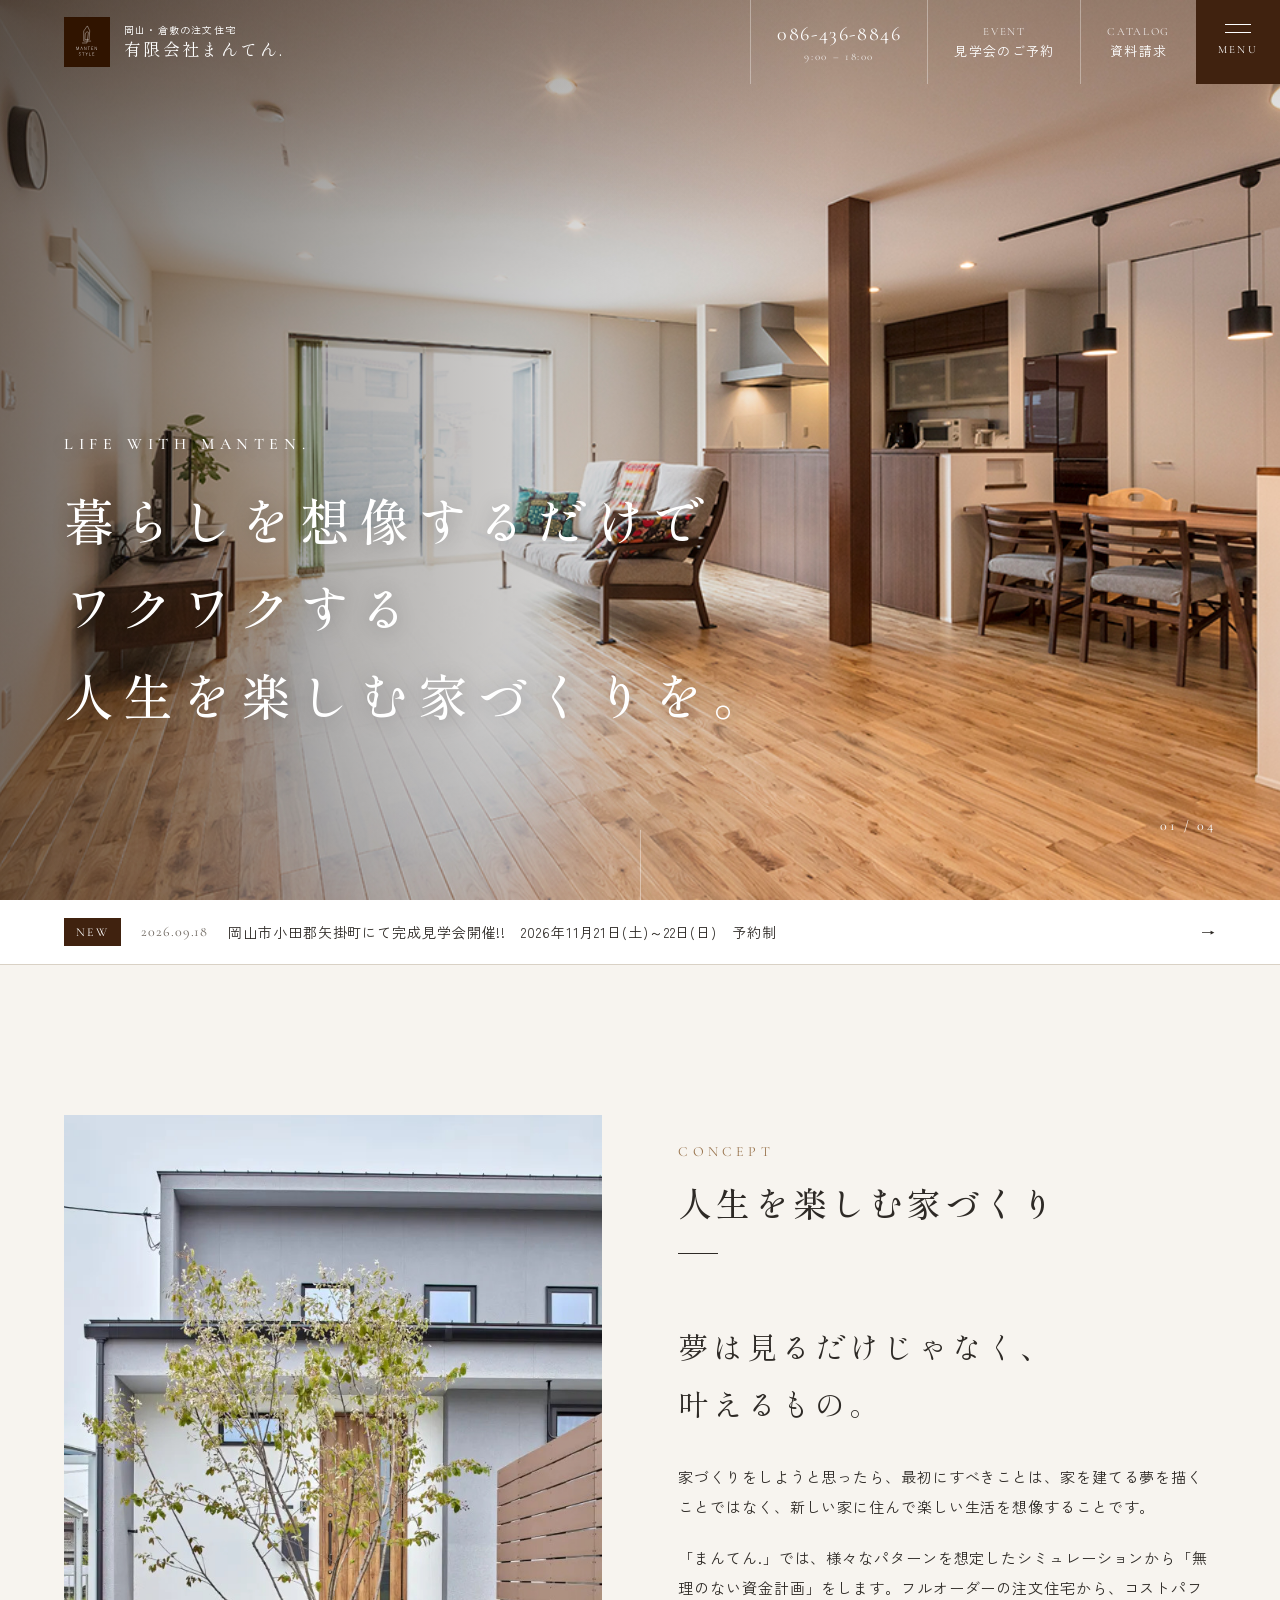
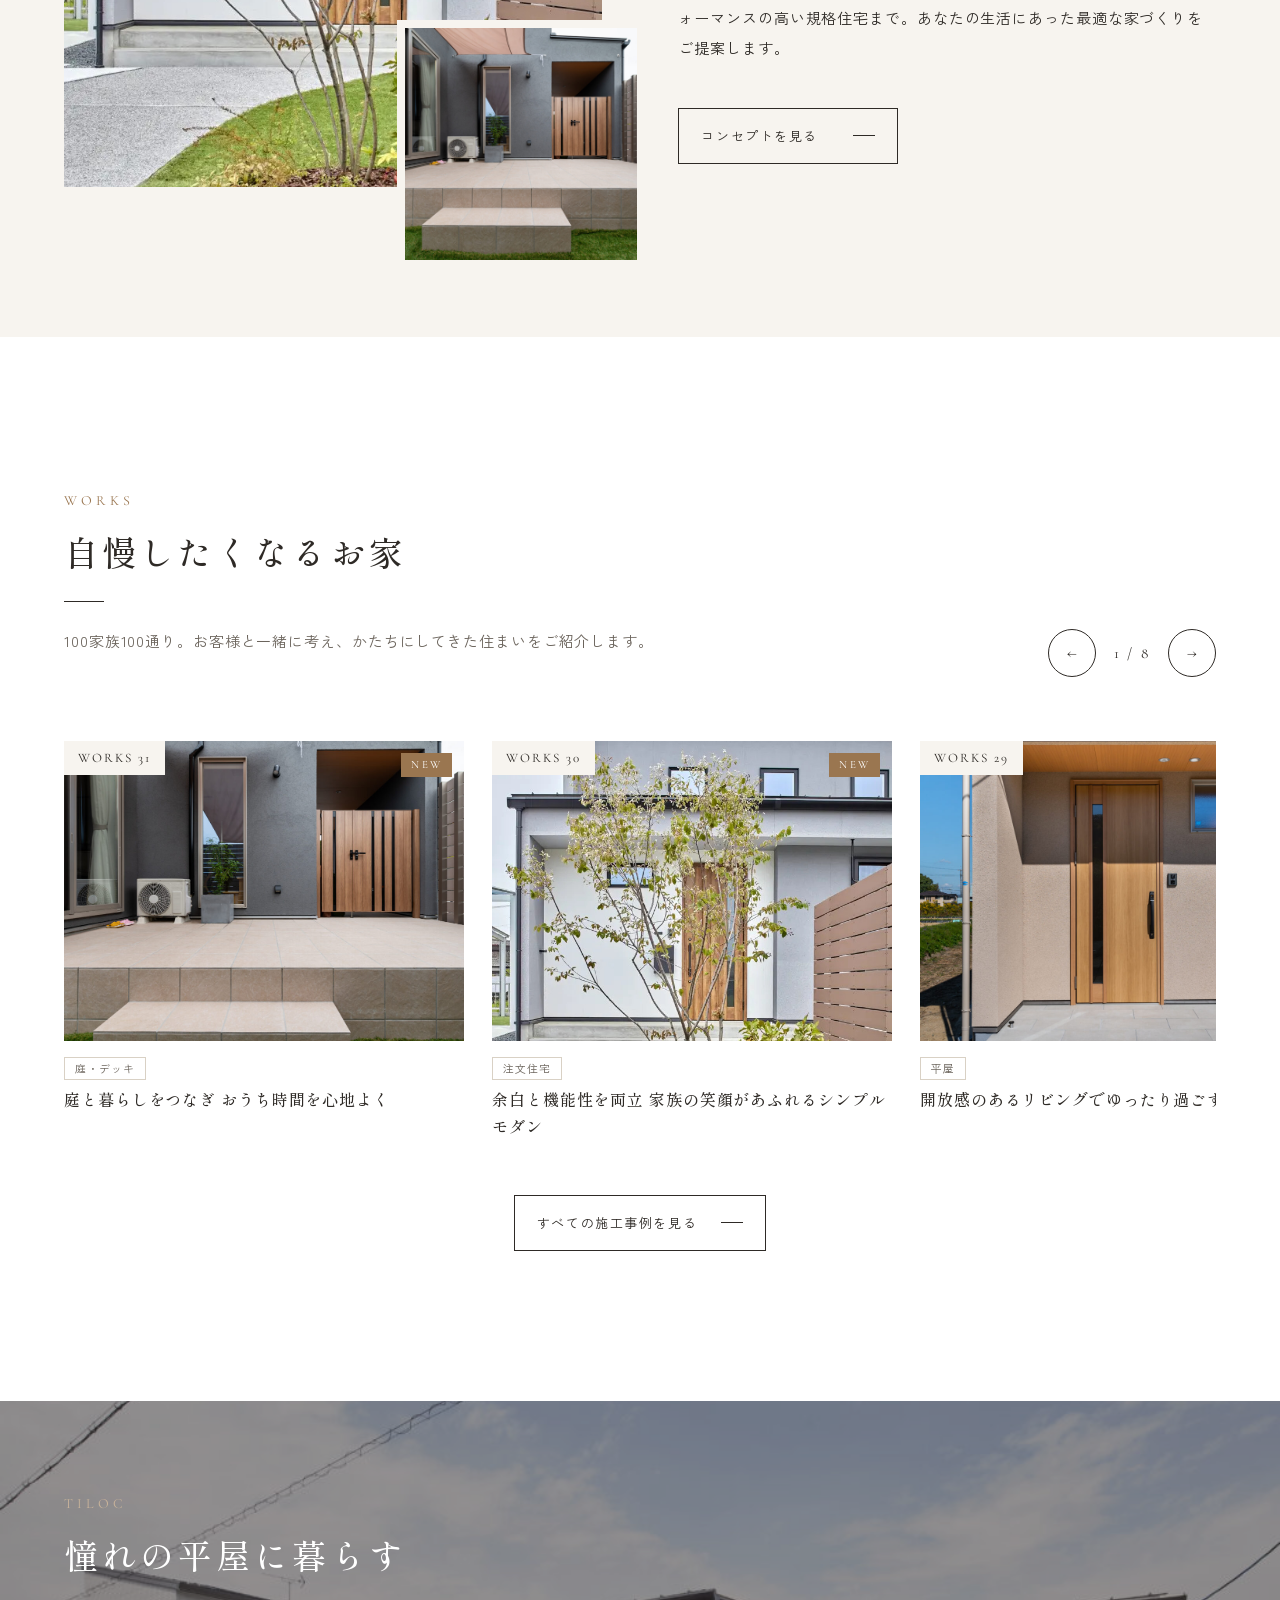
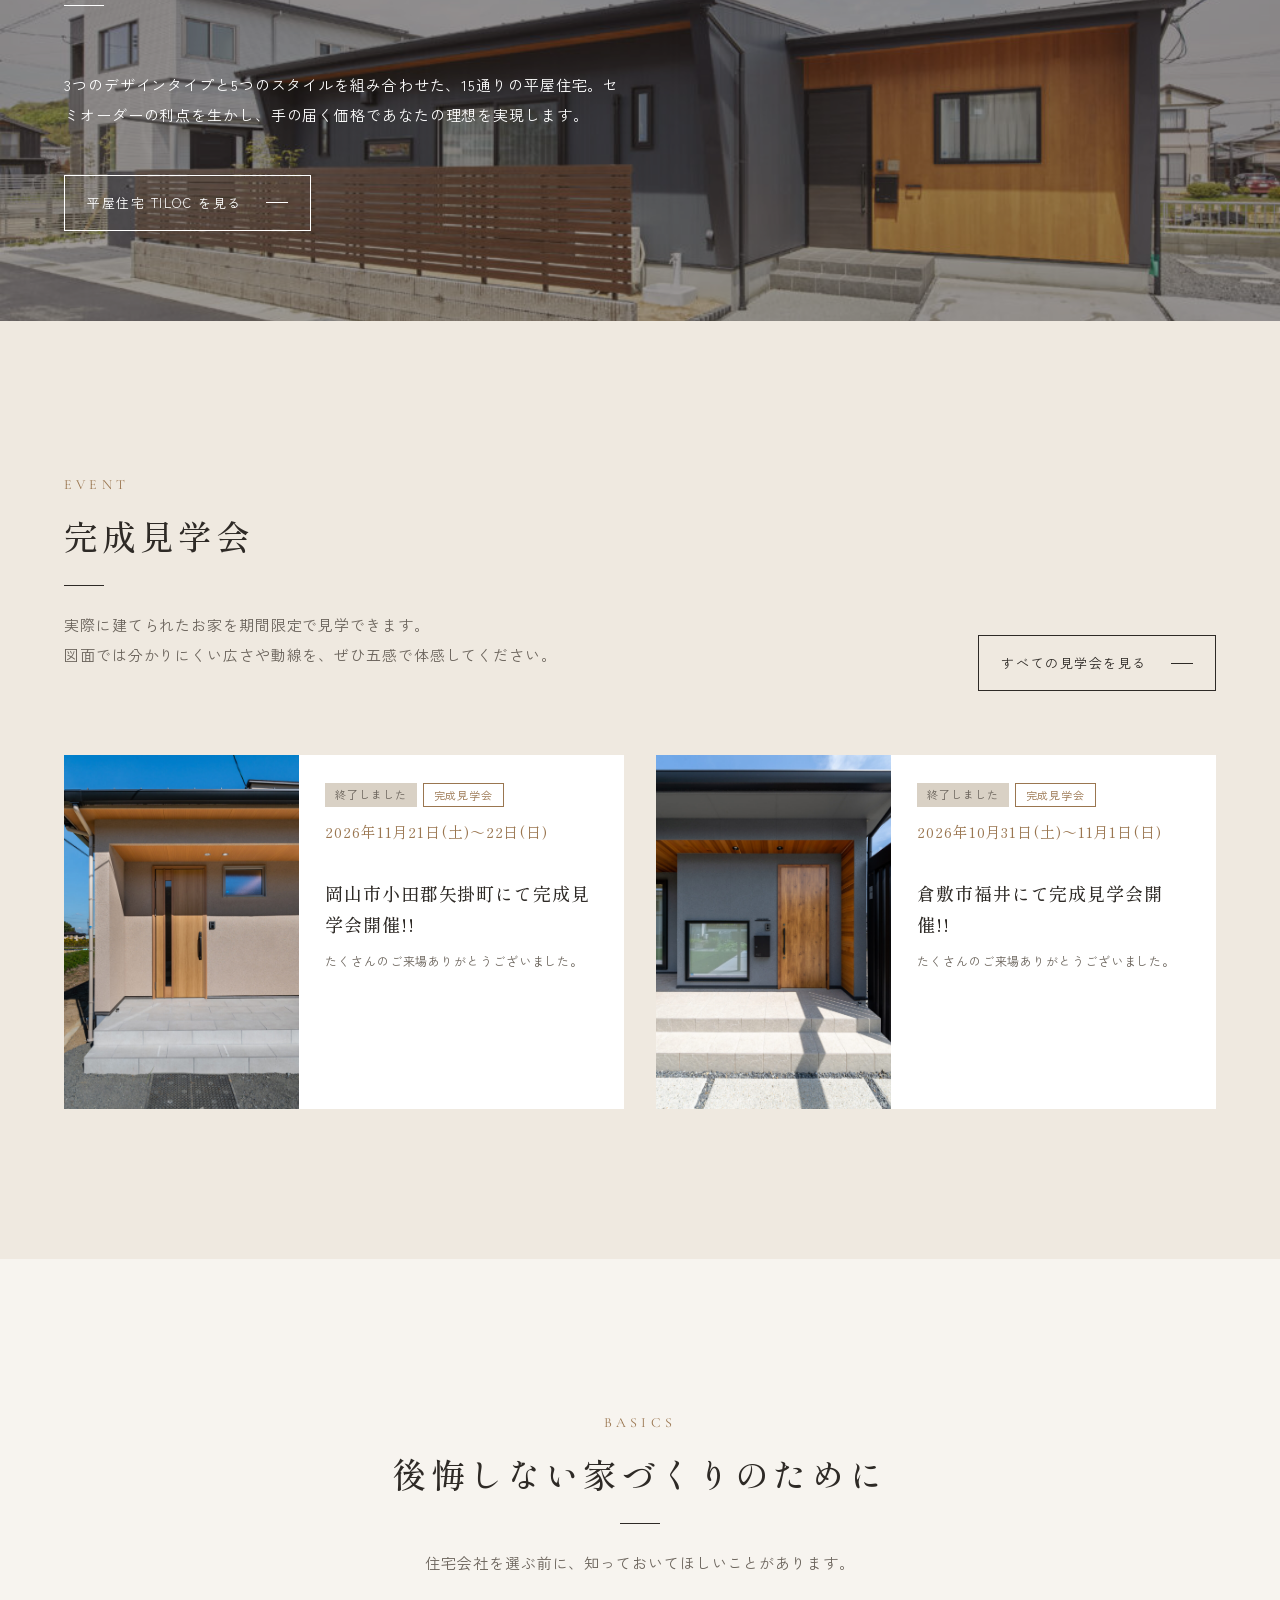
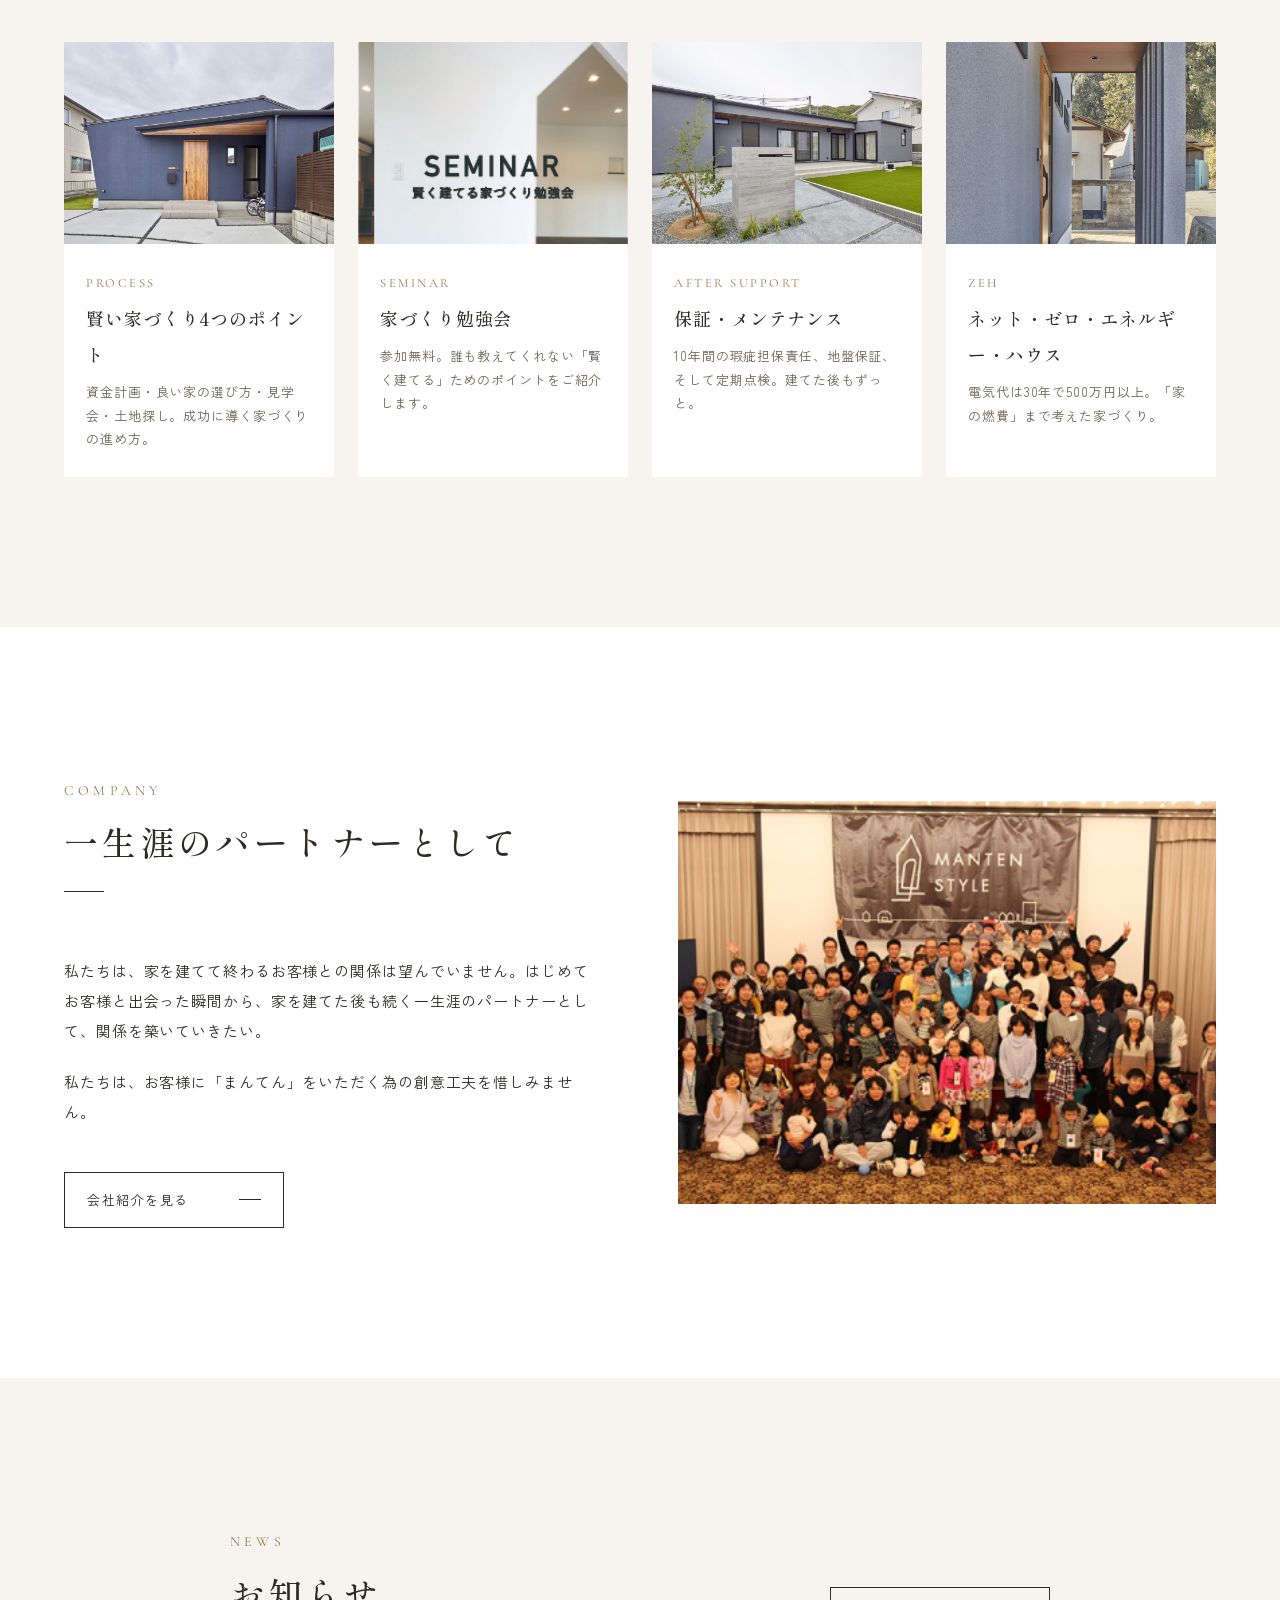
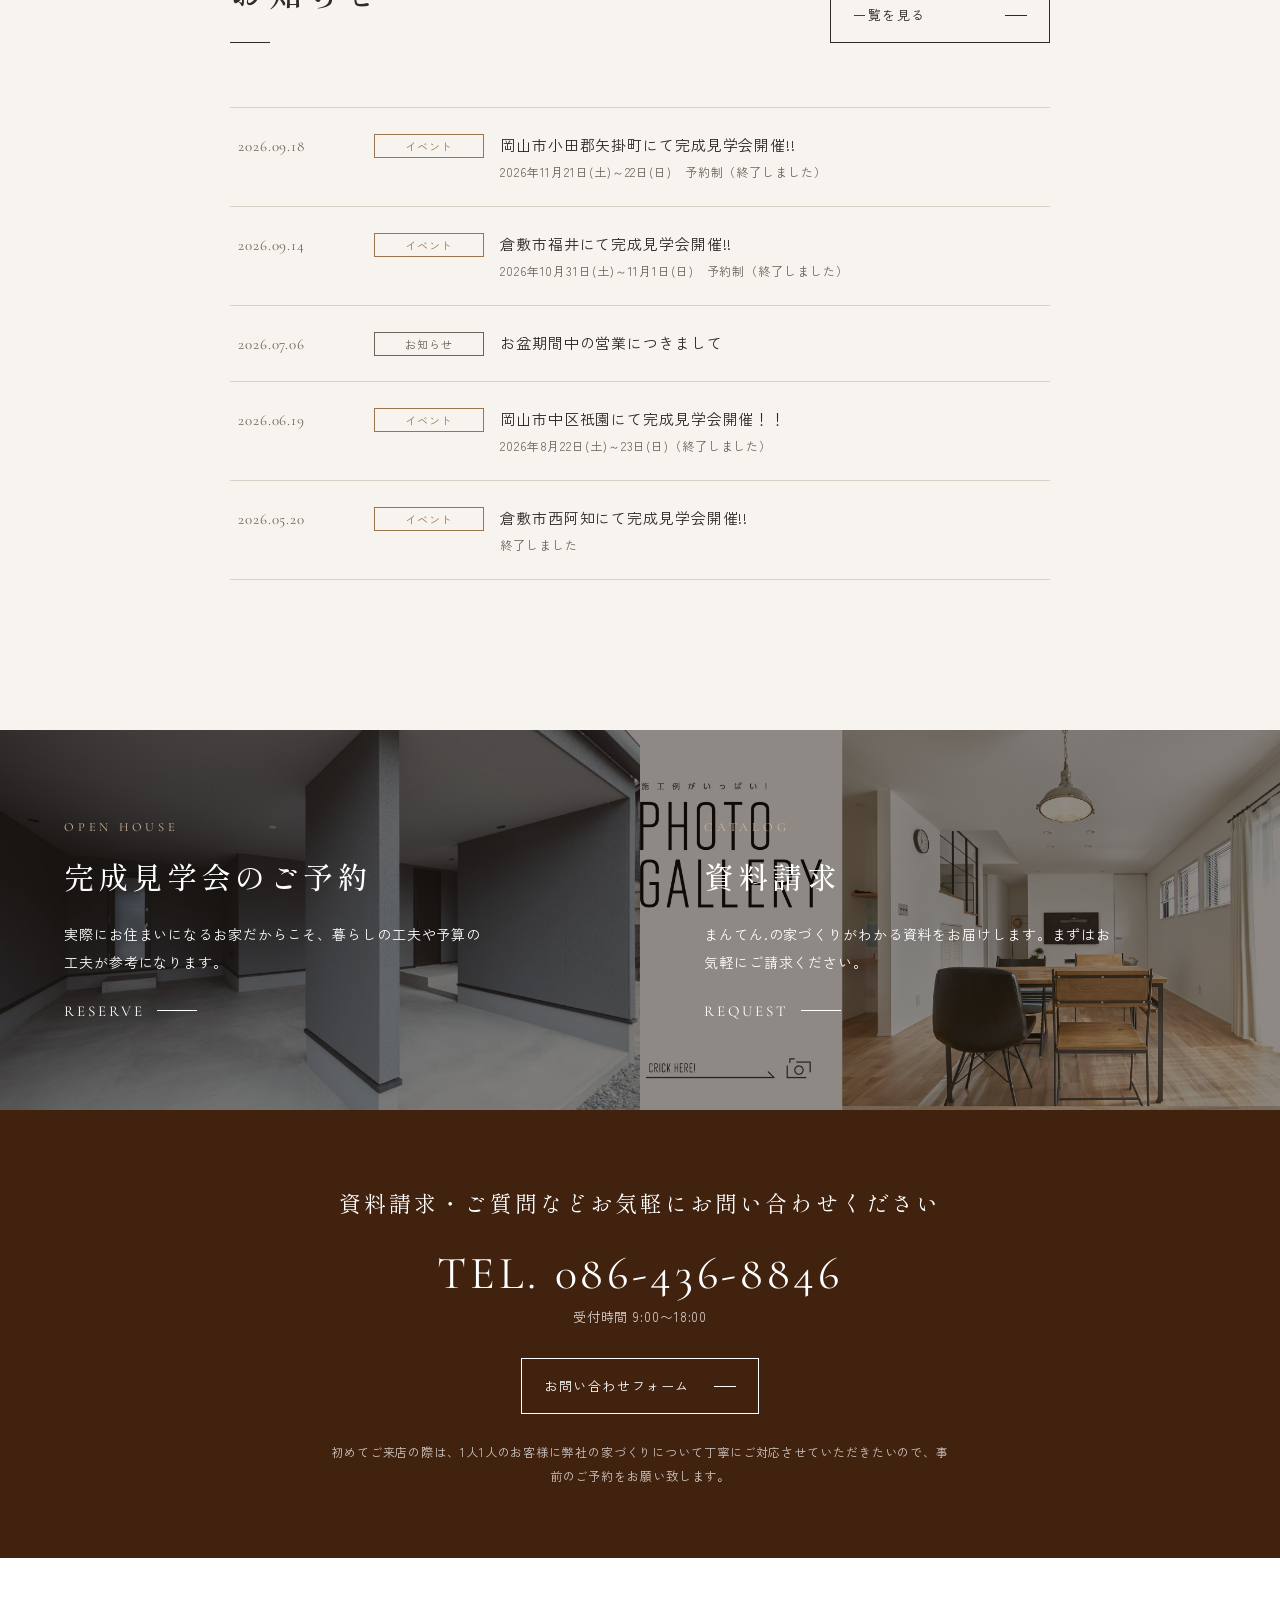
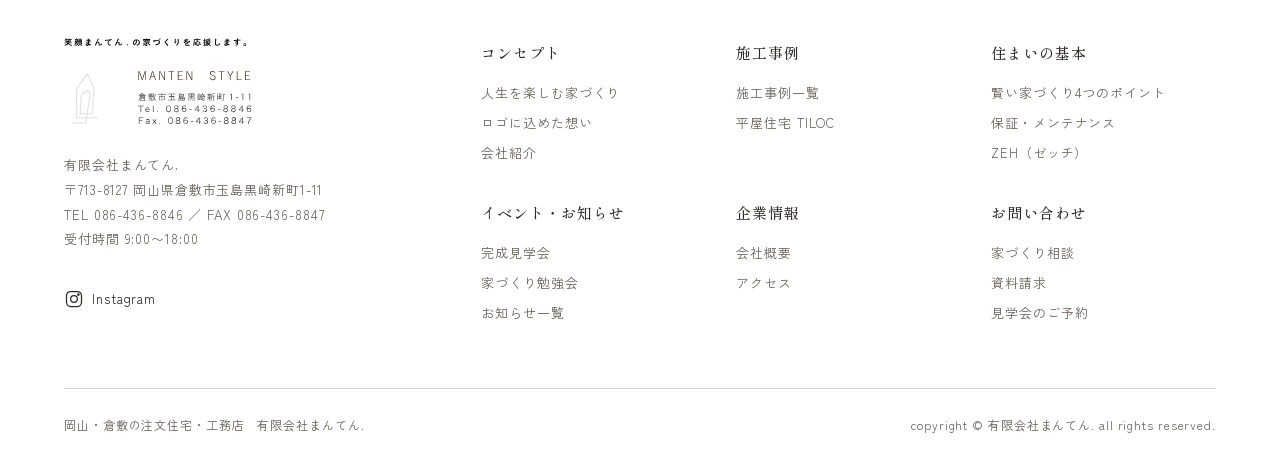
==== commit 9d67c95a: "検索エンジンに載らないよう noindex と robots.txt を追加 Co-Authored-By: Claude Opus 5.5 <noreply@anthropic.com>" ====
--- a/index.html
+++ b/index.html
@@ -3,6 +3,7 @@
 <head>
 <meta charset="UTF-8">
 <meta name="viewport" content="width=device-width, initial-scale=1">
+<meta name="robots" content="noindex, nofollow">
 <title>岡山・倉敷の注文住宅・工務店｜有限会社まんてん.</title>
 <meta name="description" content="岡山・倉敷でおしゃれな家を建てるなら注文住宅のまんてん。無理のない資金計画から、フルオーダーの注文住宅、平屋住宅TILOCまで。人生を楽しむ家づくりをご提案します。">
 <link rel="icon" href="assets/img/logo.svg">
